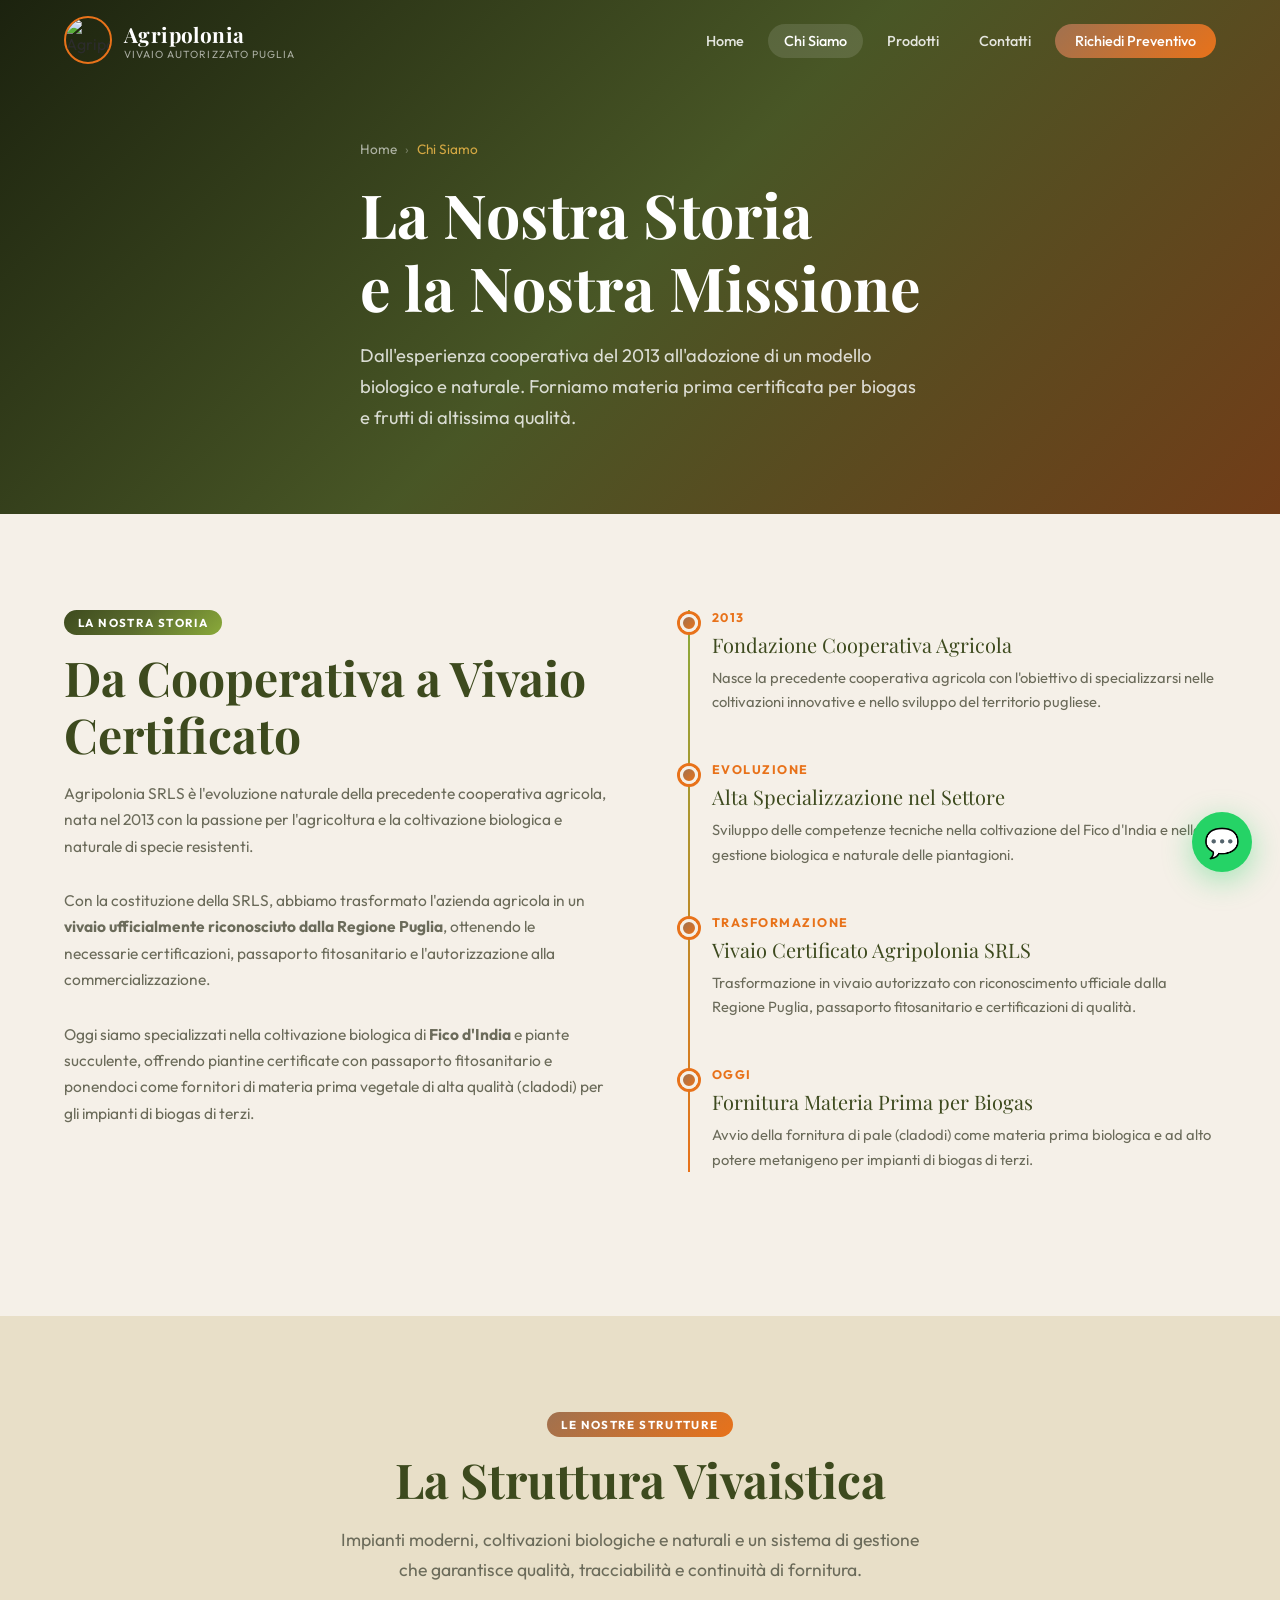
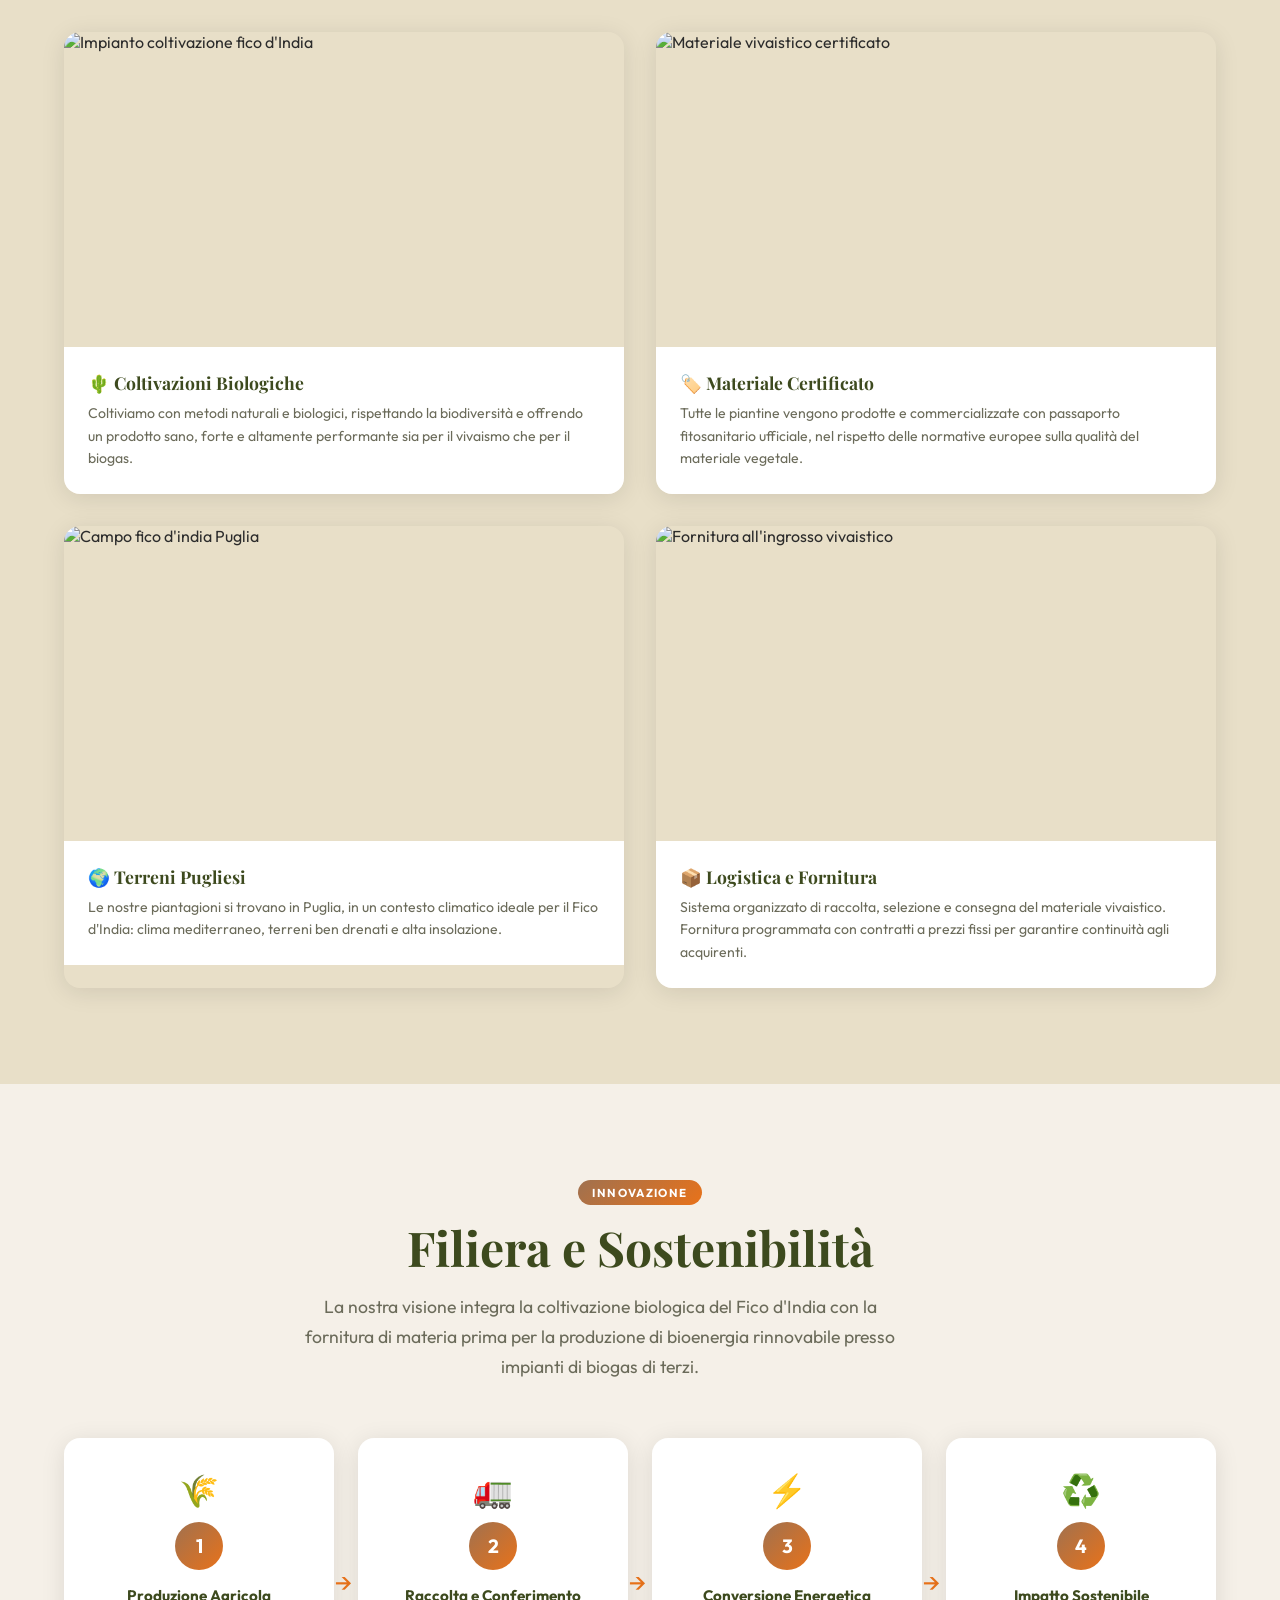
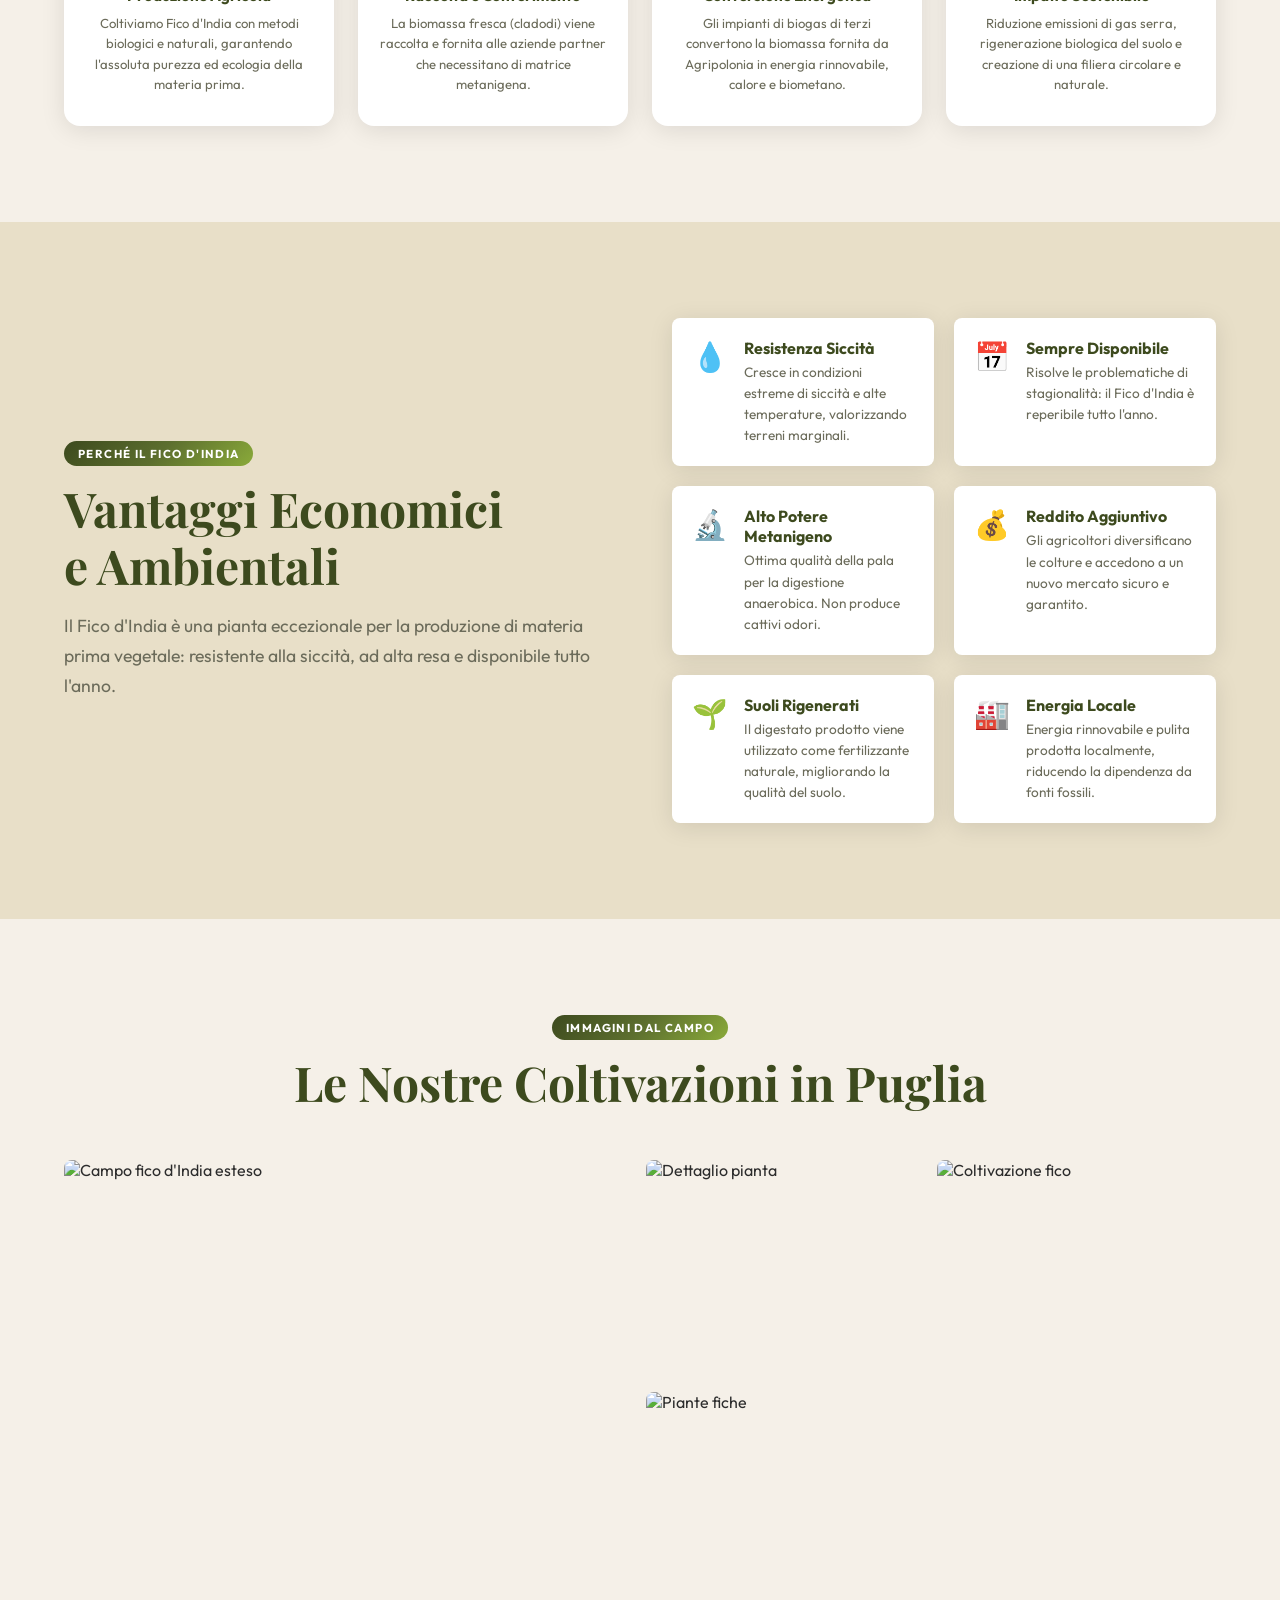
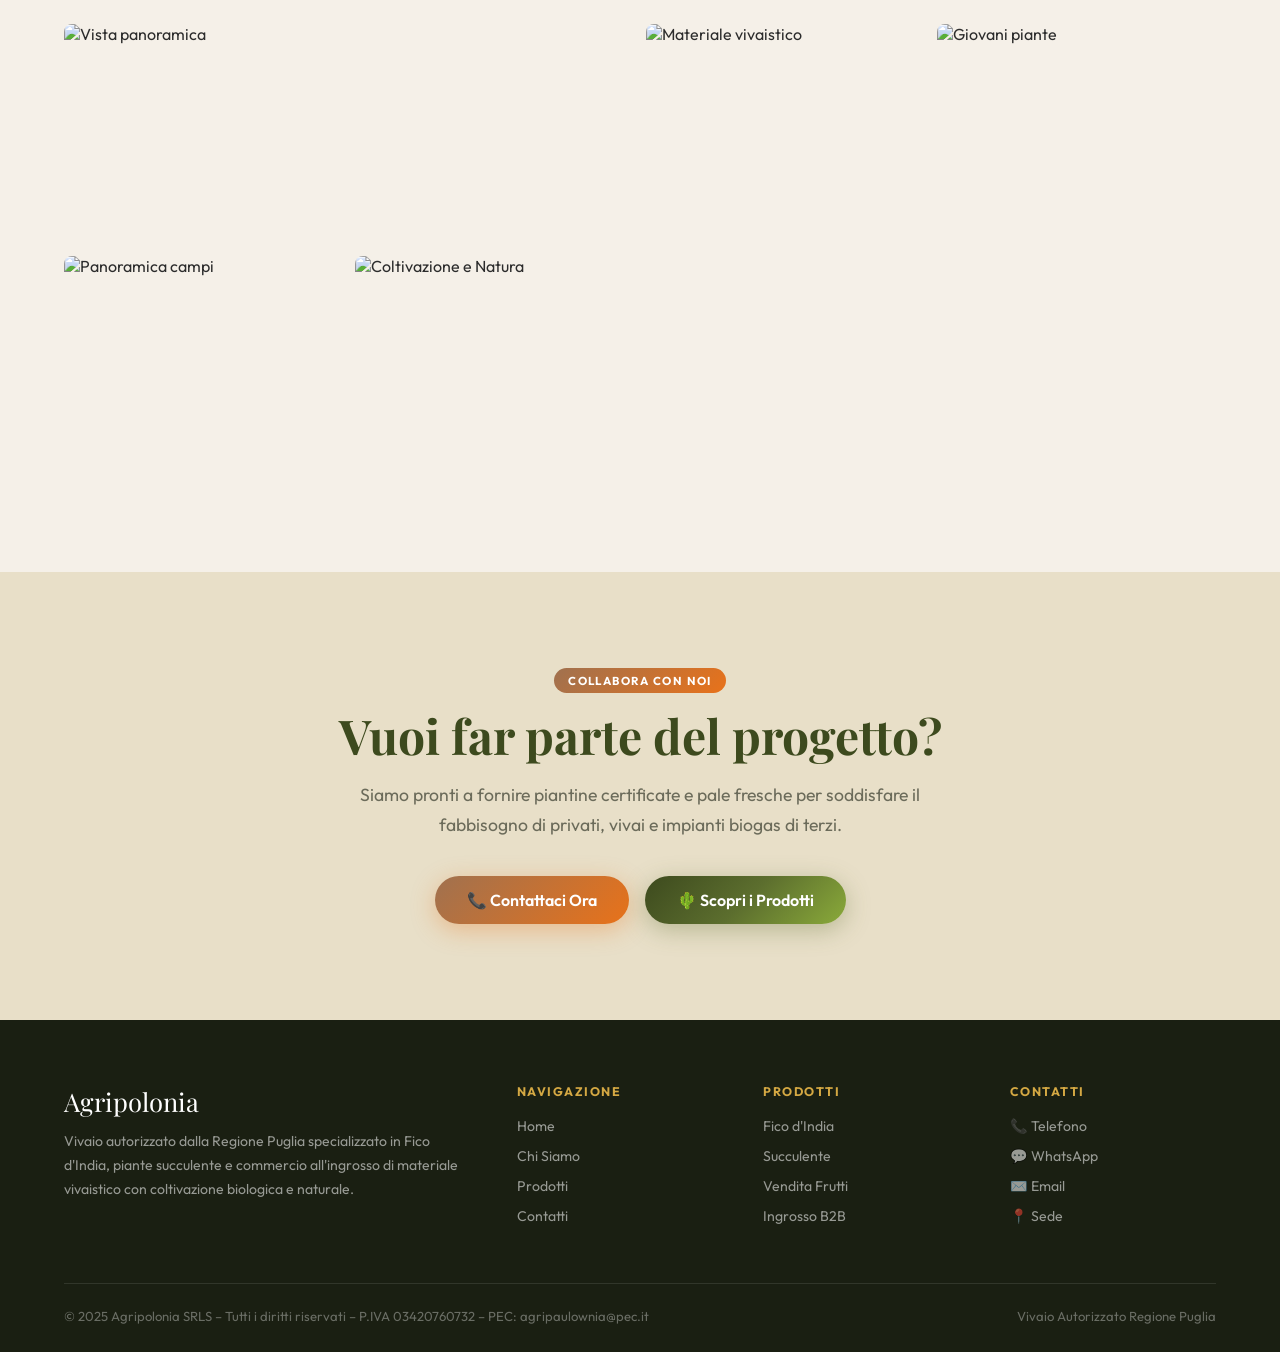
==== chi-siamo.html @ e2b620ac "Add files via upload" ====
<!DOCTYPE html>
<html lang="it">
<head>
  <meta charset="UTF-8" />
  <meta name="viewport" content="width=device-width, initial-scale=1.0" />
  <title>Chi Siamo – Agripolonia | Vivaio Autorizzato Puglia</title>
  <meta name="description" content="Agripolonia nasce dalla precedente cooperativa agricola (2013). Vivaio autorizzato dalla Regione Puglia con passaporto fitosanitario, specializzato in Fico d'India e piante succulente con coltivazione biologica e naturale." />
  <link rel="stylesheet" href="style.css" />
  <style>
    /* ── Timeline ── */
    .timeline { position: relative; padding-left: 40px; }
    .timeline::before {
      content: '';
      position: absolute;
      left: 16px; top: 0; bottom: 0;
      width: 2px;
      background: linear-gradient(to bottom, var(--olive-light), var(--orange));
    }
    .timeline-item {
      position: relative;
      margin-bottom: 48px;
    }
    .timeline-dot {
      position: absolute;
      left: -32px; top: 4px;
      width: 18px; height: 18px;
      background: var(--gradient-warm);
      border-radius: 50%;
      border: 3px solid var(--cream);
      box-shadow: 0 0 0 3px var(--orange);
    }
    .timeline-year {
      font-size: 0.78rem;
      font-weight: 700;
      letter-spacing: 0.12em;
      text-transform: uppercase;
      color: var(--orange);
      margin-bottom: 6px;
    }
    .timeline-title {
      font-family: 'Playfair Display', serif;
      font-size: 1.25rem;
      color: var(--olive-dark);
      margin-bottom: 8px;
    }
    .timeline-text {
      font-size: 0.92rem;
      color: var(--text-muted);
      line-height: 1.65;
    }

    /* ── Structure cards ── */
    .structure-grid {
      display: grid;
      grid-template-columns: repeat(2, 1fr);
      gap: 32px;
      margin-top: 48px;
    }
    .structure-card {
      border-radius: var(--radius);
      overflow: hidden;
      box-shadow: var(--shadow-soft);
      transition: var(--transition);
    }
    .structure-card:hover { transform: translateY(-6px); box-shadow: var(--shadow-md); }
    .structure-card-img {
      aspect-ratio: 16/9;
      overflow: hidden;
    }
    .structure-card-img img {
      width: 100%; height: 100%;
      object-fit: cover;
      transition: transform 0.5s ease;
    }
    .structure-card:hover .structure-card-img img { transform: scale(1.05); }
    .structure-card-body {
      background: var(--white);
      padding: 24px;
    }
    .structure-card-body h4 {
      font-family: 'Playfair Display', serif;
      font-size: 1.1rem;
      color: var(--olive-dark);
      margin-bottom: 8px;
    }
    .structure-card-body p {
      font-size: 0.88rem;
      color: var(--text-muted);
      line-height: 1.6;
    }

    /* ── Circular economy diagram ── */
    .circular-steps {
      display: grid;
      grid-template-columns: repeat(4, 1fr);
      gap: 24px;
      position: relative;
    }
    .circular-step {
      background: var(--white);
      border-radius: var(--radius);
      padding: 32px 20px;
      text-align: center;
      box-shadow: var(--shadow-soft);
      position: relative;
      transition: var(--transition);
    }
    .circular-step:hover { transform: translateY(-6px); box-shadow: var(--shadow-md); }
    .circular-step::after {
      content: '→';
      position: absolute;
      right: -18px; top: 50%;
      transform: translateY(-50%);
      font-size: 1.6rem;
      color: var(--orange);
      z-index: 1;
    }
    .circular-step:last-child::after { display: none; }
    .step-num {
      width: 48px; height: 48px;
      background: var(--gradient-warm);
      color: var(--white);
      border-radius: 50%;
      display: flex; align-items: center; justify-content: center;
      font-size: 1.2rem;
      font-weight: 700;
      margin: 0 auto 16px;
    }
    .step-icon { font-size: 2rem; margin-bottom: 12px; display: block; }
    .step-title {
      font-weight: 700;
      font-size: 0.95rem;
      color: var(--olive-dark);
      margin-bottom: 8px;
    }
    .step-text { font-size: 0.82rem; color: var(--text-muted); line-height: 1.55; }

    /* ── Benefits list ── */
    .benefits-grid {
      display: grid;
      grid-template-columns: 1fr 1fr;
      gap: 20px;
    }
    .benefit-item {
      display: flex;
      gap: 16px;
      align-items: flex-start;
      background: var(--white);
      border-radius: var(--radius-sm);
      padding: 20px;
      box-shadow: var(--shadow-soft);
      transition: var(--transition);
    }
    .benefit-item:hover { transform: translateX(6px); border-left: 3px solid var(--orange); }
    .benefit-icon { font-size: 1.8rem; flex-shrink: 0; }
    .benefit-content h4 { font-weight: 700; color: var(--olive-dark); margin-bottom: 4px; }
    .benefit-content p { font-size: 0.85rem; color: var(--text-muted); line-height: 1.55; }

    @media (max-width: 768px) {
      .structure-grid { grid-template-columns: 1fr; }
      .circular-steps { grid-template-columns: 1fr; }
      .circular-step::after { display: none; }
      .benefits-grid { grid-template-columns: 1fr; }
    }
    @media (max-width: 1024px) {
      .circular-steps { grid-template-columns: repeat(2, 1fr); }
      .circular-step::after { display: none; }
    }
  </style>
</head>
<body>

<!-- ── NAVIGATION ── -->
<nav class="navbar scrolled" id="navbar">
  <div class="container">
    <a href="index.html" class="nav-logo">
      <img src="images/WhatsApp_Image_2026-07-15_at_09.53.42.jpeg" alt="Agripolonia Logo" />
      <div class="nav-logo-text">
        <span class="name">Agripolonia</span>
        <span class="tagline">Vivaio Autorizzato Puglia</span>
      </div>
    </a>
    <ul class="nav-links" id="navLinks">
      <li><a href="index.html">Home</a></li>
      <li><a href="chi-siamo.html" class="active">Chi Siamo</a></li>
      <li><a href="prodotti.html">Prodotti</a></li>
      <li><a href="contatti.html">Contatti</a></li>
      <li class="nav-cta"><a href="contatti.html">Richiedi Preventivo</a></li>
    </ul>
    <div class="hamburger" id="hamburger" onclick="toggleNav()">
      <span></span><span></span><span></span>
    </div>
  </div>
</nav>

<!-- ── PAGE HERO ── -->
<section class="page-hero">
  <div class="page-hero-bg" style="background-image:url('images/WhatsApp_Image_2026-07-15_at_09.55.05.jpeg')"></div>
  <div class="page-hero-overlay"></div>
  <div class="container">
    <div class="page-hero-content">
      <div class="breadcrumb">
        <a href="index.html">Home</a>
        <span class="sep">›</span>
        <span class="current">Chi Siamo</span>
      </div>
      <h1>La Nostra Storia<br/>e la Nostra Missione</h1>
      <p>Dall'esperienza cooperativa del 2013 all'adozione di un modello biologico e naturale. Forniamo materia prima certificata per biogas e frutti di altissima qualità.</p>
    </div>
  </div>
</section>

<!-- ── STORIA E MISSION ── -->
<section class="section">
  <div class="container">
    <div style="display:grid; grid-template-columns:1fr 1fr; gap:64px; align-items:start;">
      <div class="reveal">
        <span class="tag tag-green">La Nostra Storia</span>
        <h2 class="section-title">Da Cooperativa a Vivaio Certificato</h2>
        <p style="color:var(--text-muted); line-height:1.7; margin-bottom:28px; font-size:0.97rem;">
          Agripolonia SRLS è l'evoluzione naturale della precedente cooperativa agricola, nata nel 2013
          con la passione per l'agricoltura e la coltivazione biologica e naturale di specie resistenti.
        </p>
        <p style="color:var(--text-muted); line-height:1.7; margin-bottom:28px; font-size:0.97rem;">
          Con la costituzione della SRLS, abbiamo trasformato l'azienda agricola in un
          <strong>vivaio ufficialmente riconosciuto dalla Regione Puglia</strong>,
          ottenendo le necessarie certificazioni, passaporto fitosanitario e l'autorizzazione alla commercializzazione.
        </p>
        <p style="color:var(--text-muted); line-height:1.7; font-size:0.97rem;">
          Oggi siamo specializzati nella coltivazione biologica di <strong>Fico d'India</strong> e piante succulente, 
          offrendo piantine certificate con passaporto fitosanitario e ponendoci come fornitori di materia prima vegetale di alta qualità (cladodi) per gli impianti di biogas di terzi.
        </p>
      </div>

      <div class="reveal reveal-delay-2">
        <div class="timeline">
          <div class="timeline-item">
            <div class="timeline-dot"></div>
            <div class="timeline-year">2013</div>
            <div class="timeline-title">Fondazione Cooperativa Agricola</div>
            <p class="timeline-text">Nasce la precedente cooperativa agricola con l'obiettivo di specializzarsi nelle coltivazioni innovative e nello sviluppo del territorio pugliese.</p>
          </div>
          <div class="timeline-item">
            <div class="timeline-dot"></div>
            <div class="timeline-year">Evoluzione</div>
            <div class="timeline-title">Alta Specializzazione nel Settore</div>
            <p class="timeline-text">Sviluppo delle competenze tecniche nella coltivazione del Fico d'India e nella gestione biologica e naturale delle piantagioni.</p>
          </div>
          <div class="timeline-item">
            <div class="timeline-dot"></div>
            <div class="timeline-year">Trasformazione</div>
            <div class="timeline-title">Vivaio Certificato Agripolonia SRLS</div>
            <p class="timeline-text">Trasformazione in vivaio autorizzato con riconoscimento ufficiale dalla Regione Puglia, passaporto fitosanitario e certificazioni di qualità.</p>
          </div>
          <div class="timeline-item">
            <div class="timeline-dot"></div>
            <div class="timeline-year">Oggi</div>
            <div class="timeline-title">Fornitura Materia Prima per Biogas</div>
            <p class="timeline-text">Avvio della fornitura di pale (cladodi) come materia prima biologica e ad alto potere metanigeno per impianti di biogas di terzi.</p>
          </div>
        </div>
      </div>
    </div>
  </div>
</section>

<!-- ── STRUTTURA VIVAISTICA ── -->
<section class="section section-alt">
  <div class="container">
    <div style="text-align:center; max-width:620px; margin:0 auto 16px;" class="reveal">
      <span class="tag">Le Nostre Strutture</span>
      <h2 class="section-title">La Struttura Vivaistica</h2>
      <p class="section-sub">Impianti moderni, coltivazioni biologiche e naturali e un sistema di gestione che garantisce qualità, tracciabilità e continuità di fornitura.</p>
    </div>
    <div class="structure-grid">
      <div class="structure-card reveal">
        <div class="structure-card-img">
          <img src="images/WhatsApp_Image_2026-07-15_at_09.53.49.jpeg" alt="Impianto coltivazione fico d'India" />
        </div>
        <div class="structure-card-body">
          <h4>🌵 Coltivazioni Biologiche</h4>
          <p>Coltiviamo con metodi naturali e biologici, rispettando la biodiversità e offrendo un prodotto sano, forte e altamente performante sia per il vivaismo che per il biogas.</p>
        </div>
      </div>
      <div class="structure-card reveal reveal-delay-1">
        <div class="structure-card-img">
          <img src="images/WhatsApp_Image_2026-07-15_at_09.54.36.jpeg" alt="Materiale vivaistico certificato" />
        </div>
        <div class="structure-card-body">
          <h4>🏷️ Materiale Certificato</h4>
          <p>Tutte le piantine vengono prodotte e commercializzate con passaporto fitosanitario ufficiale, nel rispetto delle normative europee sulla qualità del materiale vegetale.</p>
        </div>
      </div>
      <div class="structure-card reveal reveal-delay-2">
        <div class="structure-card-img">
          <img src="images/WhatsApp_Image_2026-07-15_at_09.54.38.jpeg" alt="Campo fico d'india Puglia" />
        </div>
        <div class="structure-card-body">
          <h4>🌍 Terreni Pugliesi</h4>
          <p>Le nostre piantagioni si trovano in Puglia, in un contesto climatico ideale per il Fico d'India: clima mediterraneo, terreni ben drenati e alta insolazione.</p>
        </div>
      </div>
      <div class="structure-card reveal reveal-delay-3">
        <div class="structure-card-img">
          <img src="images/WhatsApp_Image_2026-07-15_at_09.54.39.jpeg" alt="Fornitura all'ingrosso vivaistico" />
        </div>
        <div class="structure-card-body">
          <h4>📦 Logistica e Fornitura</h4>
          <p>Sistema organizzato di raccolta, selezione e consegna del materiale vivaistico. Fornitura programmata con contratti a prezzi fissi per garantire continuità agli acquirenti.</p>
        </div>
      </div>
    </div>
  </div>
</section>

<!-- ── PROGETTO CIRCOLARE ── -->
<section class="section">
  <div class="container">
    <div style="text-align:center; max-width:680px; margin:0 auto 56px;" class="reveal">
      <span class="tag">Innovazione</span>
      <h2 class="section-title">Filiera e Sostenibilità</h2>
      <p class="section-sub">
        La nostra visione integra la coltivazione biologica del Fico d'India con la fornitura di materia prima per la produzione di bioenergia rinnovabile presso impianti di biogas di terzi.
      </p>
    </div>
    <div class="circular-steps">
      <div class="circular-step reveal">
        <span class="step-icon">🌾</span>
        <div class="step-num">1</div>
        <div class="step-title">Produzione Agricola</div>
        <p class="step-text">Coltiviamo Fico d'India con metodi biologici e naturali, garantendo l'assoluta purezza ed ecologia della materia prima.</p>
      </div>
      <div class="circular-step reveal reveal-delay-1">
        <span class="step-icon">🚛</span>
        <div class="step-num">2</div>
        <div class="step-title">Raccolta e Conferimento</div>
        <p class="step-text">La biomassa fresca (cladodi) viene raccolta e fornita alle aziende partner che necessitano di matrice metanigena.</p>
      </div>
      <div class="circular-step reveal reveal-delay-2">
        <span class="step-icon">⚡</span>
        <div class="step-num">3</div>
        <div class="step-title">Conversione Energetica</div>
        <p class="step-text">Gli impianti di biogas di terzi convertono la biomassa fornita da Agripolonia in energia rinnovabile, calore e biometano.</p>
      </div>
      <div class="circular-step reveal reveal-delay-3">
        <span class="step-icon">♻️</span>
        <div class="step-num">4</div>
        <div class="step-title">Impatto Sostenibile</div>
        <p class="step-text">Riduzione emissioni di gas serra, rigenerazione biologica del suolo e creazione di una filiera circolare e naturale.</p>
      </div>
    </div>
  </div>
</section>

<!-- ── BENEFICI ── -->
<section class="section section-alt">
  <div class="container">
    <div style="display:grid; grid-template-columns:1fr 1fr; gap:64px; align-items:center;">
      <div class="reveal">
        <span class="tag tag-green">Perché il Fico d'India</span>
        <h2 class="section-title">Vantaggi Economici<br/>e Ambientali</h2>
        <p class="section-sub">Il Fico d'India è una pianta eccezionale per la produzione di materia prima vegetale: resistente alla siccità, ad alta resa e disponibile tutto l'anno.</p>
      </div>
      <div class="benefits-grid reveal reveal-delay-2">
        <div class="benefit-item">
          <div class="benefit-icon">💧</div>
          <div class="benefit-content">
            <h4>Resistenza Siccità</h4>
            <p>Cresce in condizioni estreme di siccità e alte temperature, valorizzando terreni marginali.</p>
          </div>
        </div>
        <div class="benefit-item">
          <div class="benefit-icon">📅</div>
          <div class="benefit-content">
            <h4>Sempre Disponibile</h4>
            <p>Risolve le problematiche di stagionalità: il Fico d'India è reperibile tutto l'anno.</p>
          </div>
        </div>
        <div class="benefit-item">
          <div class="benefit-icon">🔬</div>
          <div class="benefit-content">
            <h4>Alto Potere Metanigeno</h4>
            <p>Ottima qualità della pala per la digestione anaerobica. Non produce cattivi odori.</p>
          </div>
        </div>
        <div class="benefit-item">
          <div class="benefit-icon">💰</div>
          <div class="benefit-content">
            <h4>Reddito Aggiuntivo</h4>
            <p>Gli agricoltori diversificano le colture e accedono a un nuovo mercato sicuro e garantito.</p>
          </div>
        </div>
        <div class="benefit-item">
          <div class="benefit-icon">🌱</div>
          <div class="benefit-content">
            <h4>Suoli Rigenerati</h4>
            <p>Il digestato prodotto viene utilizzato come fertilizzante naturale, migliorando la qualità del suolo.</p>
          </div>
        </div>
        <div class="benefit-item">
          <div class="benefit-icon">🏭</div>
          <div class="benefit-content">
            <h4>Energia Locale</h4>
            <p>Energia rinnovabile e pulita prodotta localmente, riducendo la dipendenza da fonti fossili.</p>
          </div>
        </div>
      </div>
    </div>
  </div>
</section>

<!-- ── GALLERIA CHI SIAMO ── -->
<section class="section">
  <div class="container">
    <div style="text-align:center; margin-bottom:48px;" class="reveal">
      <span class="tag tag-green">Immagini dal Campo</span>
      <h2 class="section-title">Le Nostre Coltivazioni in Puglia</h2>
    </div>
    <div class="gallery-grid">
      <div class="gallery-item wide tall" onclick="openLightbox('images/WhatsApp_Image_2026-07-15_at_09.56.45.jpeg')">
        <img src="images/WhatsApp_Image_2026-07-15_at_09.56.45.jpeg" alt="Campo fico d'India esteso" />
        <div class="gallery-overlay"><span>Piantagione Estesa</span></div>
      </div>
      <div class="gallery-item" onclick="openLightbox('images/WhatsApp_Image_2026-07-15_at_09.55.051.jpeg')">
        <img src="images/WhatsApp_Image_2026-07-15_at_09.55.051.jpeg" alt="Dettaglio pianta" />
        <div class="gallery-overlay"><span>Dettaglio Pianta</span></div>
      </div>
      <div class="gallery-item" onclick="openLightbox('images/WhatsApp_Image_2026-07-15_at_09.54.40.jpeg')">
        <img src="images/WhatsApp_Image_2026-07-15_at_09.54.40.jpeg" alt="Coltivazione fico" />
        <div class="gallery-overlay"><span>Coltivazione</span></div>
      </div>
      <div class="gallery-item" onclick="openLightbox('images/WhatsApp_Image_2026-07-15_at_09.54.41.jpeg')">
        <img src="images/WhatsApp_Image_2026-07-15_at_09.54.41.jpeg" alt="Piante fiche" />
        <div class="gallery-overlay"><span>Piante Mature</span></div>
      </div>
      <div class="gallery-item wide" onclick="openLightbox('images/WhatsApp_Image_2026-07-15_at_09.56.46.jpeg')">
        <img src="images/WhatsApp_Image_2026-07-15_at_09.56.46.jpeg" alt="Vista panoramica" />
        <div class="gallery-overlay"><span>Vista Panoramica</span></div>
      </div>
      <div class="gallery-item" onclick="openLightbox('images/WhatsApp_Image_2026-07-15_at_09.54.412.jpeg')">
        <img src="images/WhatsApp_Image_2026-07-15_at_09.54.412.jpeg" alt="Materiale vivaistico" />
        <div class="gallery-overlay"><span>Materiale Vivaistico</span></div>
      </div>
      <div class="gallery-item" onclick="openLightbox('images/WhatsApp_Image_2026-07-15_at_09.54.42.jpeg')">
        <img src="images/WhatsApp_Image_2026-07-15_at_09.54.42.jpeg" alt="Giovani piante" />
        <div class="gallery-overlay"><span>Giovani Piante</span></div>
      </div>
      <div class="gallery-item" onclick="openLightbox('images/WhatsApp_Image_2026-08-16_at_12.14.29.jpeg')">
        <img src="images/WhatsApp_Image_2026-08-16_at_12.14.29.jpeg" alt="Panoramica campi" />
        <div class="gallery-overlay"><span>Panoramica Campi</span></div>
      </div>
      <div class="gallery-item" onclick="openLightbox('images/WhatsApp_Image_2026-08-17_at_09.48.18.jpeg')">
        <img src="images/WhatsApp_Image_2026-08-17_at_09.48.18.jpeg" alt="Coltivazione e Natura" />
        <div class="gallery-overlay"><span>Dettagli Vivaio</span></div>
      </div>
    </div>
  </div>
</section>

<!-- ── CTA ── -->
<section class="section section-alt">
  <div class="container" style="text-align:center;">
    <div class="reveal" style="max-width:680px; margin:0 auto;">
      <span class="tag">Collabora con Noi</span>
      <h2 class="section-title">Vuoi far parte del progetto?</h2>
      <p class="section-sub" style="margin:0 auto 36px;">Siamo pronti a fornire piantine certificate e pale fresche per soddisfare il fabbisogno di privati, vivai e impianti biogas di terzi.</p>
      <div style="display:flex; gap:16px; justify-content:center; flex-wrap:wrap;">
        <a href="contatti.html" class="btn btn-primary">📞 Contattaci Ora</a>
        <a href="prodotti.html" class="btn btn-green">🌵 Scopri i Prodotti</a>
      </div>
    </div>
  </div>
</section>

<!-- ── FOOTER ── -->
<footer class="footer">
  <div class="container">
    <div class="footer-grid">
      <div class="footer-brand">
        <div class="name">Agripolonia</div>
        <p>Vivaio autorizzato dalla Regione Puglia specializzato in Fico d'India, piante succulente e commercio all'ingrosso di materiale vivaistico con coltivazione biologica e naturale.</p>
      </div>
      <div class="footer-col">
        <h5>Navigazione</h5>
        <ul>
          <li><a href="index.html">Home</a></li>
          <li><a href="chi-siamo.html">Chi Siamo</a></li>
          <li><a href="prodotti.html">Prodotti</a></li>
          <li><a href="contatti.html">Contatti</a></li>
        </ul>
      </div>
      <div class="footer-col">
        <h5>Prodotti</h5>
        <ul>
          <li><a href="prodotti.html#fichi-india">Fico d'India</a></li>
          <li><a href="prodotti.html#succulente">Succulente</a></li>
          <li><a href="prodotti.html#frutti">Vendita Frutti</a></li>
          <li><a href="prodotti.html#ingrosso">Ingrosso B2B</a></li>
        </ul>
      </div>
      <div class="footer-col">
        <h5>Contatti</h5>
        <ul>
          <li><a href="tel:+39">📞 Telefono</a></li>
          <li><a href="https://wa.me/39" target="_blank">💬 WhatsApp</a></li>
          <li><a href="mailto:agripaulownia61@gmail.com">✉️ Email</a></li>
          <li><a href="contatti.html">📍 Sede</a></li>
        </ul>
      </div>
    </div>
    <div class="footer-bottom">
      <span>© 2025 Agripolonia SRLS – Tutti i diritti riservati – P.IVA 03420760732 – PEC: agripaulownia@pec.it</span>
      <span>Vivaio Autorizzato Regione Puglia</span>
    </div>
  </div>
</footer>

<a href="https://wa.me/39" class="whatsapp-float" target="_blank" title="WhatsApp">💬</a>
<div class="lightbox-overlay" id="lightbox" onclick="closeLightbox()">
  <span class="lightbox-close">✕</span>
  <img class="lightbox-img" id="lightboxImg" src="" alt="Immagine" />
</div>

<script>
  const navbar = document.getElementById('navbar');
  window.addEventListener('scroll', () => navbar.classList.toggle('scrolled', window.scrollY > 60));
  function toggleNav() { document.getElementById('navLinks').classList.toggle('open'); }
  const reveals = document.querySelectorAll('.reveal');
  const obs = new IntersectionObserver(entries => {
    entries.forEach(e => { if(e.isIntersecting) { e.target.classList.add('visible'); obs.unobserve(e.target); } });
  }, { threshold: 0.1 });
  reveals.forEach(el => obs.observe(el));
  function openLightbox(src) { document.getElementById('lightboxImg').src = src; document.getElementById('lightbox').classList.add('active'); }
  function closeLightbox() { document.getElementById('lightbox').classList.remove('active'); }
  document.addEventListener('keydown', e => { if(e.key==='Escape') closeLightbox(); });
</script>
</body>
</html>
---- style.css ----
/* ============================================================
   AGRIPOLONIA – Global Stylesheet
   Palette: Verde oliva, Terra, Arancio/Rosso Fico d'India
   ============================================================ */

@import url('https://fonts.googleapis.com/css2?family=Outfit:wght@300;400;500;600;700;800&family=Playfair+Display:ital,wght@0,600;0,700;1,500&display=swap');

/* ---------- CSS Variables ---------- */
:root {
  --olive:        #5c6e2e;
  --olive-dark:   #3d4a1e;
  --olive-light:  #8aaa3a;
  --terra:        #a0714f;
  --terra-light:  #c9956d;
  --cream:        #f5f0e8;
  --cream-dark:   #e8dfc8;
  --orange:       #e8721a;
  --red-cactus:   #c0392b;
  --gold:         #d4a843;
  --white:        #ffffff;
  --dark:         #1a1f12;
  --text:         #2c2c2c;
  --text-muted:   #6b6b5a;

  --gradient-hero:   linear-gradient(135deg, rgba(28,35,14,0.85) 0%, rgba(92,110,46,0.7) 50%, rgba(200,90,30,0.5) 100%);
  --gradient-green:  linear-gradient(135deg, #3d4a1e 0%, #5c6e2e 50%, #8aaa3a 100%);
  --gradient-warm:   linear-gradient(135deg, #a0714f 0%, #e8721a 100%);
  --gradient-gold:   linear-gradient(135deg, #d4a843 0%, #e8721a 100%);

  --shadow-soft:  0 4px 24px rgba(0,0,0,0.10);
  --shadow-md:    0 8px 40px rgba(0,0,0,0.18);
  --shadow-glow:  0 0 30px rgba(232,114,26,0.25);
  --radius:       16px;
  --radius-sm:    8px;
  --transition:   all 0.35s cubic-bezier(0.4, 0, 0.2, 1);
}

/* ---------- Reset & Base ---------- */
*, *::before, *::after { box-sizing: border-box; margin: 0; padding: 0; }

html { scroll-behavior: smooth; font-size: 16px; }

body {
  font-family: 'Outfit', sans-serif;
  color: var(--text);
  background: var(--cream);
  overflow-x: hidden;
}

img { max-width: 100%; display: block; }
a  { color: inherit; text-decoration: none; }

/* ---------- Utility Classes ---------- */
.container {
  max-width: 1200px;
  margin: 0 auto;
  padding: 0 24px;
}
.section { padding: 96px 0; }
.section-alt { background: var(--cream-dark); }

.tag {
  display: inline-block;
  background: var(--gradient-warm);
  color: var(--white);
  font-size: 0.72rem;
  font-weight: 700;
  letter-spacing: 0.12em;
  text-transform: uppercase;
  padding: 5px 14px;
  border-radius: 50px;
  margin-bottom: 14px;
}
.tag-green {
  background: var(--gradient-green);
}

.section-title {
  font-family: 'Playfair Display', serif;
  font-size: clamp(2rem, 4vw, 3rem);
  color: var(--olive-dark);
  line-height: 1.2;
  margin-bottom: 16px;
}
.section-sub {
  font-size: 1.1rem;
  color: var(--text-muted);
  max-width: 600px;
  line-height: 1.7;
}

/* ---------- Buttons ---------- */
.btn {
  display: inline-flex;
  align-items: center;
  gap: 10px;
  padding: 14px 32px;
  border-radius: 50px;
  font-size: 1rem;
  font-weight: 600;
  cursor: pointer;
  border: none;
  transition: var(--transition);
  text-decoration: none;
  white-space: nowrap;
}
.btn-primary {
  background: var(--gradient-warm);
  color: var(--white);
  box-shadow: 0 6px 24px rgba(232,114,26,0.35);
}
.btn-primary:hover {
  transform: translateY(-3px);
  box-shadow: 0 12px 36px rgba(232,114,26,0.45);
}
.btn-outline {
  background: transparent;
  color: var(--white);
  border: 2px solid rgba(255,255,255,0.7);
  backdrop-filter: blur(8px);
}
.btn-outline:hover {
  background: rgba(255,255,255,0.15);
  border-color: var(--white);
  transform: translateY(-3px);
}
.btn-green {
  background: var(--gradient-green);
  color: var(--white);
  box-shadow: 0 6px 24px rgba(92,110,46,0.35);
}
.btn-green:hover {
  transform: translateY(-3px);
  box-shadow: 0 12px 36px rgba(92,110,46,0.45);
}

/* ---------- Navigation ---------- */
.navbar {
  position: fixed;
  top: 0; left: 0; right: 0;
  z-index: 1000;
  padding: 16px 0;
  transition: var(--transition);
}
.navbar.scrolled {
  background: rgba(29, 37, 14, 0.97);
  backdrop-filter: blur(20px);
  padding: 10px 0;
  box-shadow: 0 4px 30px rgba(0,0,0,0.3);
}
.navbar .container {
  display: flex;
  align-items: center;
  justify-content: space-between;
}
.nav-logo {
  display: flex;
  align-items: center;
  gap: 12px;
}
.nav-logo img {
  height: 48px;
  width: 48px;
  object-fit: cover;
  border-radius: 50%;
  border: 2px solid var(--orange);
}
.nav-logo-text {
  display: flex;
  flex-direction: column;
}
.nav-logo-text .name {
  font-family: 'Playfair Display', serif;
  font-size: 1.3rem;
  font-weight: 700;
  color: var(--white);
  letter-spacing: 0.02em;
}
.nav-logo-text .tagline {
  font-size: 0.65rem;
  color: rgba(255,255,255,0.6);
  letter-spacing: 0.1em;
  text-transform: uppercase;
}
.nav-links {
  display: flex;
  align-items: center;
  gap: 8px;
  list-style: none;
}
.nav-links a {
  color: rgba(255,255,255,0.85);
  font-size: 0.9rem;
  font-weight: 500;
  padding: 8px 16px;
  border-radius: 50px;
  transition: var(--transition);
}
.nav-links a:hover,
.nav-links a.active {
  background: rgba(255,255,255,0.12);
  color: var(--white);
}
.nav-links .nav-cta a {
  background: var(--gradient-warm);
  color: var(--white);
  padding: 8px 20px;
}
.nav-links .nav-cta a:hover {
  transform: translateY(-2px);
  box-shadow: 0 6px 20px rgba(232,114,26,0.4);
  background: var(--gradient-warm);
}
.hamburger {
  display: none;
  flex-direction: column;
  gap: 5px;
  cursor: pointer;
  padding: 6px;
}
.hamburger span {
  display: block;
  width: 26px;
  height: 2px;
  background: var(--white);
  border-radius: 2px;
  transition: var(--transition);
}

/* ---------- Page Hero (inner pages) ---------- */
.page-hero {
  min-height: 50vh;
  display: flex;
  align-items: center;
  position: relative;
  overflow: hidden;
  background: var(--dark);
}
.page-hero-bg {
  position: absolute;
  inset: 0;
  background-size: cover;
  background-position: center;
  opacity: 0.45;
}
.page-hero-overlay {
  position: absolute;
  inset: 0;
  background: var(--gradient-hero);
}
.page-hero-content {
  position: relative;
  z-index: 2;
  padding: 140px 0 80px;
}
.page-hero-content h1 {
  font-family: 'Playfair Display', serif;
  font-size: clamp(2.2rem, 5vw, 3.8rem);
  color: var(--white);
  line-height: 1.2;
  margin-bottom: 16px;
}
.page-hero-content p {
  font-size: 1.15rem;
  color: rgba(255,255,255,0.8);
  max-width: 560px;
  line-height: 1.7;
}

/* ---------- Cards ---------- */
.card {
  background: var(--white);
  border-radius: var(--radius);
  overflow: hidden;
  box-shadow: var(--shadow-soft);
  transition: var(--transition);
}
.card:hover {
  transform: translateY(-6px);
  box-shadow: var(--shadow-md);
}
.card-img {
  width: 100%;
  aspect-ratio: 4/3;
  object-fit: cover;
  transition: transform 0.5s ease;
}
.card:hover .card-img { transform: scale(1.05); }

.card-body { padding: 24px; }
.card-title {
  font-family: 'Playfair Display', serif;
  font-size: 1.3rem;
  color: var(--olive-dark);
  margin-bottom: 10px;
}
.card-text {
  font-size: 0.9rem;
  color: var(--text-muted);
  line-height: 1.65;
}

/* ---------- Grid Layouts ---------- */
.grid-2 { display: grid; grid-template-columns: repeat(2, 1fr); gap: 32px; }
.grid-3 { display: grid; grid-template-columns: repeat(3, 1fr); gap: 24px; }
.grid-4 { display: grid; grid-template-columns: repeat(4, 1fr); gap: 20px; }

/* ---------- Image Gallery Grid ---------- */
.gallery-grid {
  display: grid;
  grid-template-columns: repeat(4, 1fr);
  grid-auto-rows: 220px;
  gap: 12px;
}
.gallery-grid .gallery-item {
  overflow: hidden;
  border-radius: var(--radius-sm);
  position: relative;
  cursor: pointer;
}
.gallery-grid .gallery-item.wide { grid-column: span 2; }
.gallery-grid .gallery-item.tall { grid-row: span 2; }
.gallery-grid .gallery-item img {
  width: 100%;
  height: 100%;
  object-fit: cover;
  transition: transform 0.5s ease;
}
.gallery-grid .gallery-item:hover img { transform: scale(1.08); }
.gallery-overlay {
  position: absolute;
  inset: 0;
  background: linear-gradient(to top, rgba(0,0,0,0.5), transparent);
  opacity: 0;
  transition: var(--transition);
  display: flex;
  align-items: flex-end;
  padding: 16px;
}
.gallery-item:hover .gallery-overlay { opacity: 1; }
.gallery-overlay span {
  color: white;
  font-size: 0.8rem;
  font-weight: 600;
}

/* ---------- Stats / Numbers ---------- */
.stats-bar {
  background: var(--gradient-green);
  padding: 48px 0;
}
.stats-grid {
  display: grid;
  grid-template-columns: repeat(4, 1fr);
  gap: 24px;
  text-align: center;
}
.stat-item { color: var(--white); }
.stat-num {
  font-family: 'Playfair Display', serif;
  font-size: 3rem;
  font-weight: 700;
  line-height: 1;
  color: var(--gold);
}
.stat-label {
  font-size: 0.85rem;
  opacity: 0.85;
  margin-top: 6px;
  letter-spacing: 0.04em;
}

/* ---------- Feature Boxes ---------- */
.feature-box {
  background: var(--white);
  border-radius: var(--radius);
  padding: 36px 28px;
  text-align: center;
  box-shadow: var(--shadow-soft);
  transition: var(--transition);
  border-bottom: 4px solid transparent;
}
.feature-box:hover {
  transform: translateY(-6px);
  border-bottom-color: var(--orange);
  box-shadow: var(--shadow-md);
}
.feature-icon {
  font-size: 2.8rem;
  margin-bottom: 18px;
  display: block;
}
.feature-title {
  font-family: 'Playfair Display', serif;
  font-size: 1.2rem;
  color: var(--olive-dark);
  margin-bottom: 10px;
}
.feature-text {
  font-size: 0.88rem;
  color: var(--text-muted);
  line-height: 1.65;
}

/* ---------- Highlight Box (Fico d'India special) ---------- */
.highlight-box {
  background: linear-gradient(135deg, #1a1f0a 0%, #3d4a1e 40%, #6b3000 100%);
  border-radius: 24px;
  padding: 60px;
  position: relative;
  overflow: hidden;
  display: grid;
  grid-template-columns: 1fr 1fr;
  gap: 48px;
  align-items: center;
  box-shadow: var(--shadow-md);
}
.highlight-box::before {
  content: '';
  position: absolute;
  top: -50px; right: -50px;
  width: 300px; height: 300px;
  background: radial-gradient(circle, rgba(232,114,26,0.3) 0%, transparent 70%);
  border-radius: 50%;
}
.highlight-content { position: relative; z-index: 1; }
.highlight-content h2 {
  font-family: 'Playfair Display', serif;
  font-size: clamp(1.8rem, 3vw, 2.6rem);
  color: var(--white);
  line-height: 1.25;
  margin-bottom: 16px;
}
.highlight-content p {
  color: rgba(255,255,255,0.8);
  line-height: 1.7;
  margin-bottom: 28px;
  font-size: 1rem;
}
.highlight-img {
  border-radius: var(--radius);
  overflow: hidden;
  aspect-ratio: 4/3;
  box-shadow: 0 20px 60px rgba(0,0,0,0.5);
}
.highlight-img img {
  width: 100%; height: 100%;
  object-fit: cover;
}

/* ---------- Contact Form ---------- */
.contact-form {
  background: var(--white);
  border-radius: var(--radius);
  padding: 48px;
  box-shadow: var(--shadow-md);
}
.form-group {
  margin-bottom: 20px;
}
.form-group label {
  display: block;
  font-weight: 600;
  font-size: 0.88rem;
  color: var(--olive-dark);
  margin-bottom: 8px;
  letter-spacing: 0.04em;
  text-transform: uppercase;
}
.form-group input,
.form-group textarea,
.form-group select {
  width: 100%;
  padding: 14px 18px;
  border: 2px solid var(--cream-dark);
  border-radius: var(--radius-sm);
  font-family: 'Outfit', sans-serif;
  font-size: 0.95rem;
  color: var(--text);
  background: var(--cream);
  transition: var(--transition);
  outline: none;
  appearance: none;
}
.form-group input:focus,
.form-group textarea:focus,
.form-group select:focus {
  border-color: var(--olive);
  background: var(--white);
  box-shadow: 0 0 0 4px rgba(92,110,46,0.1);
}
.form-group textarea { resize: vertical; min-height: 140px; }
.form-grid { display: grid; grid-template-columns: 1fr 1fr; gap: 20px; }

/* ---------- Contact Info Blocks ---------- */
.contact-info-card {
  background: var(--white);
  border-radius: var(--radius);
  padding: 32px;
  box-shadow: var(--shadow-soft);
  display: flex;
  gap: 20px;
  align-items: flex-start;
  transition: var(--transition);
  border-left: 4px solid var(--olive);
}
.contact-info-card:hover {
  transform: translateX(6px);
  border-left-color: var(--orange);
}
.contact-icon {
  font-size: 2rem;
  flex-shrink: 0;
  width: 56px; height: 56px;
  background: var(--cream);
  border-radius: 50%;
  display: flex; align-items: center; justify-content: center;
}
.contact-info-text h4 {
  font-weight: 700;
  color: var(--olive-dark);
  margin-bottom: 6px;
}
.contact-info-text p, .contact-info-text a {
  font-size: 0.92rem;
  color: var(--text-muted);
  line-height: 1.6;
}
.contact-info-text a:hover { color: var(--orange); }

/* ---------- Footer ---------- */
.footer {
  background: var(--dark);
  color: rgba(255,255,255,0.75);
  padding: 64px 0 28px;
}
.footer-grid {
  display: grid;
  grid-template-columns: 2fr 1fr 1fr 1fr;
  gap: 40px;
  margin-bottom: 48px;
}
.footer-brand .name {
  font-family: 'Playfair Display', serif;
  font-size: 1.6rem;
  color: var(--white);
  margin-bottom: 12px;
}
.footer-brand p {
  font-size: 0.88rem;
  line-height: 1.7;
  color: rgba(255,255,255,0.55);
}
.footer-col h5 {
  font-size: 0.78rem;
  font-weight: 700;
  letter-spacing: 0.12em;
  text-transform: uppercase;
  color: var(--gold);
  margin-bottom: 16px;
}
.footer-col ul { list-style: none; }
.footer-col ul li { margin-bottom: 10px; }
.footer-col ul a {
  font-size: 0.88rem;
  color: rgba(255,255,255,0.55);
  transition: var(--transition);
}
.footer-col ul a:hover { color: var(--orange); padding-left: 4px; }
.footer-bottom {
  border-top: 1px solid rgba(255,255,255,0.1);
  padding-top: 24px;
  display: flex;
  justify-content: space-between;
  align-items: center;
  font-size: 0.82rem;
  color: rgba(255,255,255,0.35);
}

/* ---------- Animations ---------- */
@keyframes fadeUp {
  from { opacity: 0; transform: translateY(30px); }
  to   { opacity: 1; transform: translateY(0); }
}
@keyframes scaleIn {
  from { opacity: 0; transform: scale(0.92); }
  to   { opacity: 1; transform: scale(1); }
}
@keyframes slideRight {
  from { opacity: 0; transform: translateX(-30px); }
  to   { opacity: 1; transform: translateX(0); }
}
.fade-up   { animation: fadeUp 0.7s ease forwards; }
.scale-in  { animation: scaleIn 0.6s ease forwards; }
.slide-right { animation: slideRight 0.7s ease forwards; }

/* Intersection Observer reveal */
.reveal { opacity: 0; transform: translateY(40px); transition: opacity 0.7s ease, transform 0.7s ease; }
.reveal.visible { opacity: 1; transform: translateY(0); }
.reveal-delay-1 { transition-delay: 0.1s; }
.reveal-delay-2 { transition-delay: 0.2s; }
.reveal-delay-3 { transition-delay: 0.3s; }
.reveal-delay-4 { transition-delay: 0.4s; }

/* ---------- Lightbox ---------- */
.lightbox-overlay {
  display: none;
  position: fixed;
  inset: 0;
  background: rgba(0,0,0,0.92);
  z-index: 9999;
  align-items: center;
  justify-content: center;
  padding: 20px;
}
.lightbox-overlay.active { display: flex; }
.lightbox-img {
  max-width: 90vw;
  max-height: 85vh;
  object-fit: contain;
  border-radius: var(--radius);
  box-shadow: 0 30px 80px rgba(0,0,0,0.8);
}
.lightbox-close {
  position: fixed;
  top: 24px; right: 32px;
  color: white;
  font-size: 2.5rem;
  cursor: pointer;
  line-height: 1;
  opacity: 0.7;
  transition: var(--transition);
}
.lightbox-close:hover { opacity: 1; transform: scale(1.2); }

/* ---------- WhatsApp Float ---------- */
.whatsapp-float {
  position: fixed;
  bottom: 28px; right: 28px;
  width: 60px; height: 60px;
  background: #25d366;
  border-radius: 50%;
  display: flex; align-items: center; justify-content: center;
  box-shadow: 0 8px 30px rgba(37,211,102,0.4);
  z-index: 800;
  transition: var(--transition);
  font-size: 1.8rem;
  text-decoration: none;
}
.whatsapp-float:hover {
  transform: scale(1.12);
  box-shadow: 0 12px 40px rgba(37,211,102,0.55);
}

/* ---------- Breadcrumb ---------- */
.breadcrumb {
  display: flex;
  align-items: center;
  gap: 8px;
  margin-bottom: 20px;
  font-size: 0.85rem;
  color: rgba(255,255,255,0.6);
}
.breadcrumb a { color: rgba(255,255,255,0.6); }
.breadcrumb a:hover { color: var(--gold); }
.breadcrumb .sep { color: rgba(255,255,255,0.3); }
.breadcrumb .current { color: var(--gold); }

/* ---------- Responsive ---------- */
@media (max-width: 1024px) {
  .grid-4 { grid-template-columns: repeat(2, 1fr); }
  .footer-grid { grid-template-columns: 1fr 1fr; }
  .stats-grid { grid-template-columns: repeat(2, 1fr); gap: 20px; }
  .highlight-box { grid-template-columns: 1fr; padding: 40px; }
  .gallery-grid { grid-template-columns: repeat(3, 1fr); }
}

@media (max-width: 768px) {
  .section { padding: 64px 0; }
  .grid-2, .grid-3 { grid-template-columns: 1fr; }
  .grid-4 { grid-template-columns: 1fr; }
  .form-grid { grid-template-columns: 1fr; }
  .gallery-grid { grid-template-columns: repeat(2, 1fr); grid-auto-rows: 160px; }
  .gallery-grid .gallery-item.wide { grid-column: span 1; }
  .footer-grid { grid-template-columns: 1fr; gap: 28px; }
  .footer-bottom { flex-direction: column; gap: 8px; text-align: center; }
  .stats-grid { grid-template-columns: repeat(2, 1fr); }

  /* Mobile nav */
  .hamburger { display: flex; }
  .nav-links {
    display: none;
    position: fixed;
    top: 0; left: 0; right: 0; bottom: 0;
    background: rgba(26,31,18,0.98);
    backdrop-filter: blur(20px);
    flex-direction: column;
    justify-content: center;
    align-items: center;
    gap: 20px;
    z-index: 999;
  }
  .nav-links.open { display: flex; }
  .nav-links a { font-size: 1.3rem; }

  .contact-form { padding: 28px 20px; }
  .page-hero-content { padding: 120px 0 60px; }
  .highlight-box { padding: 28px 20px; }
}

@media (max-width: 480px) {
  .gallery-grid { grid-template-columns: 1fr; }
  .stats-grid { grid-template-columns: 1fr; }
  .btn { padding: 12px 22px; font-size: 0.9rem; }
}
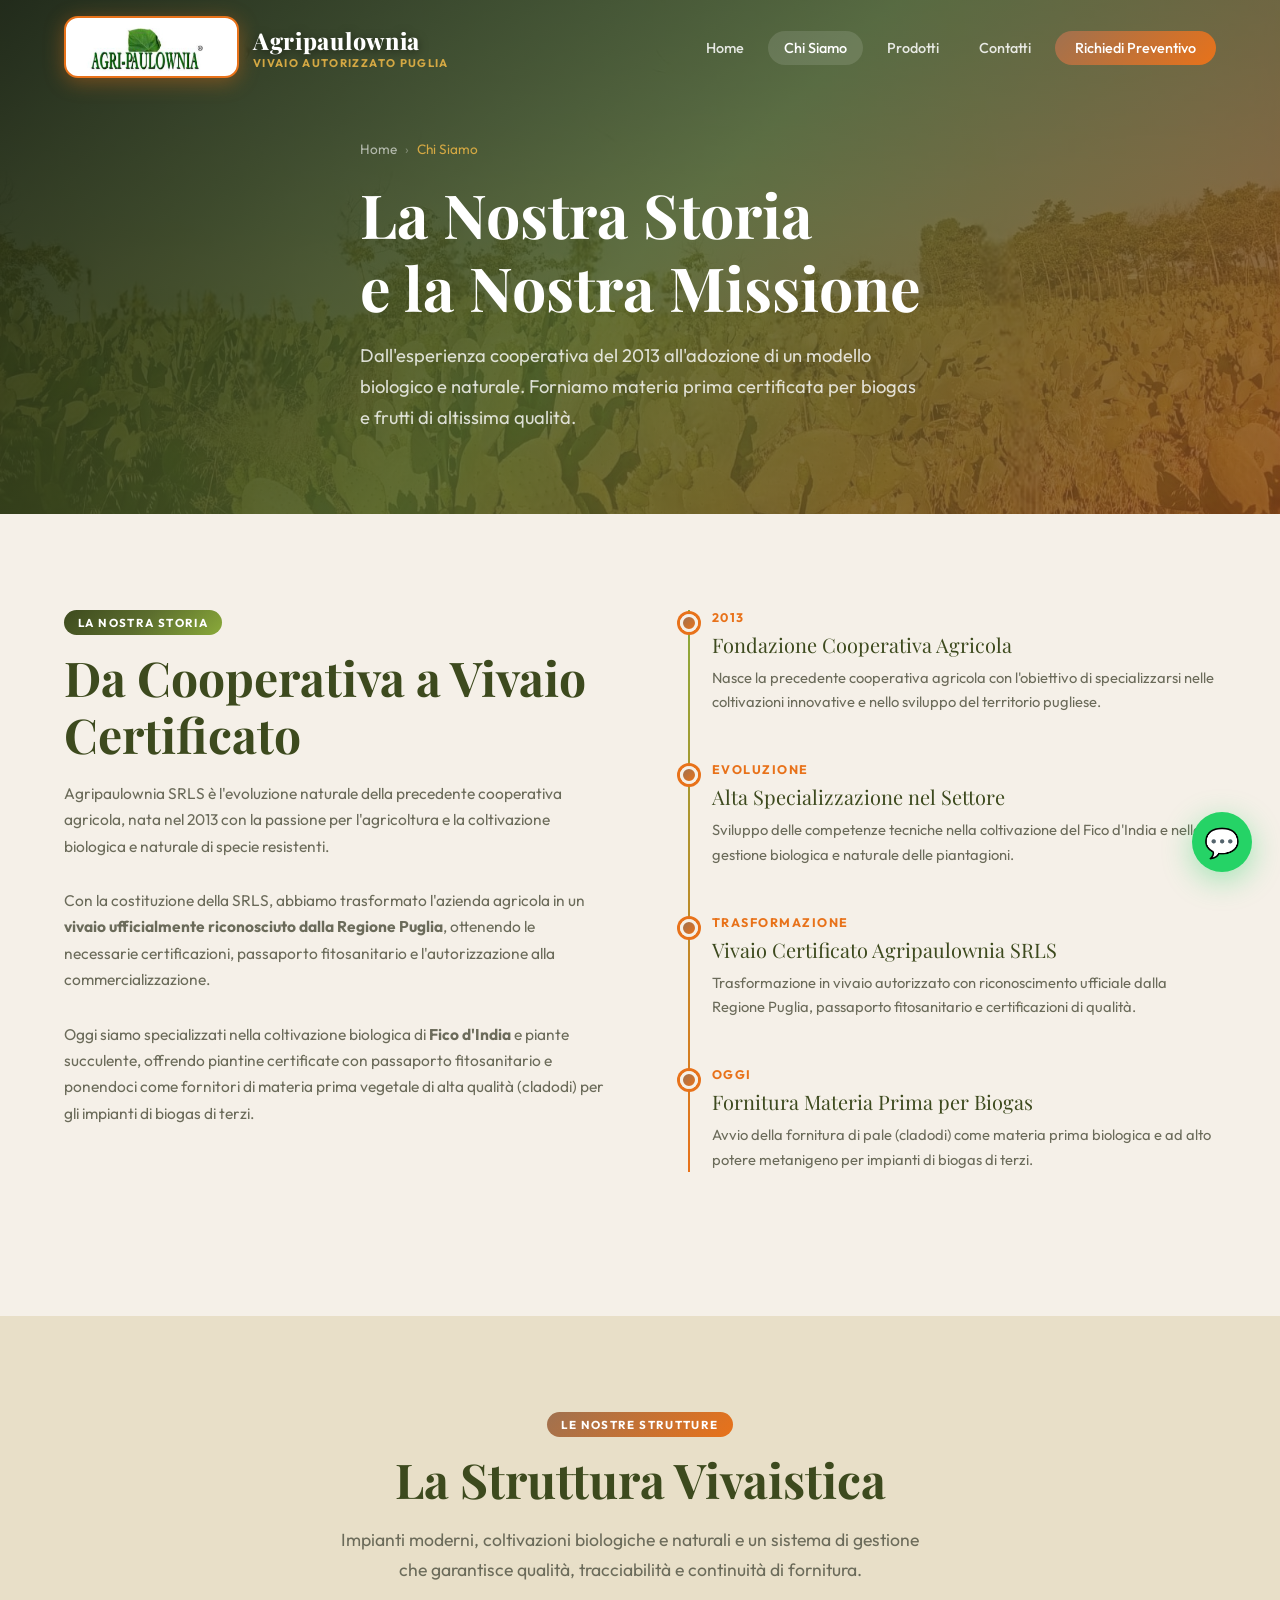
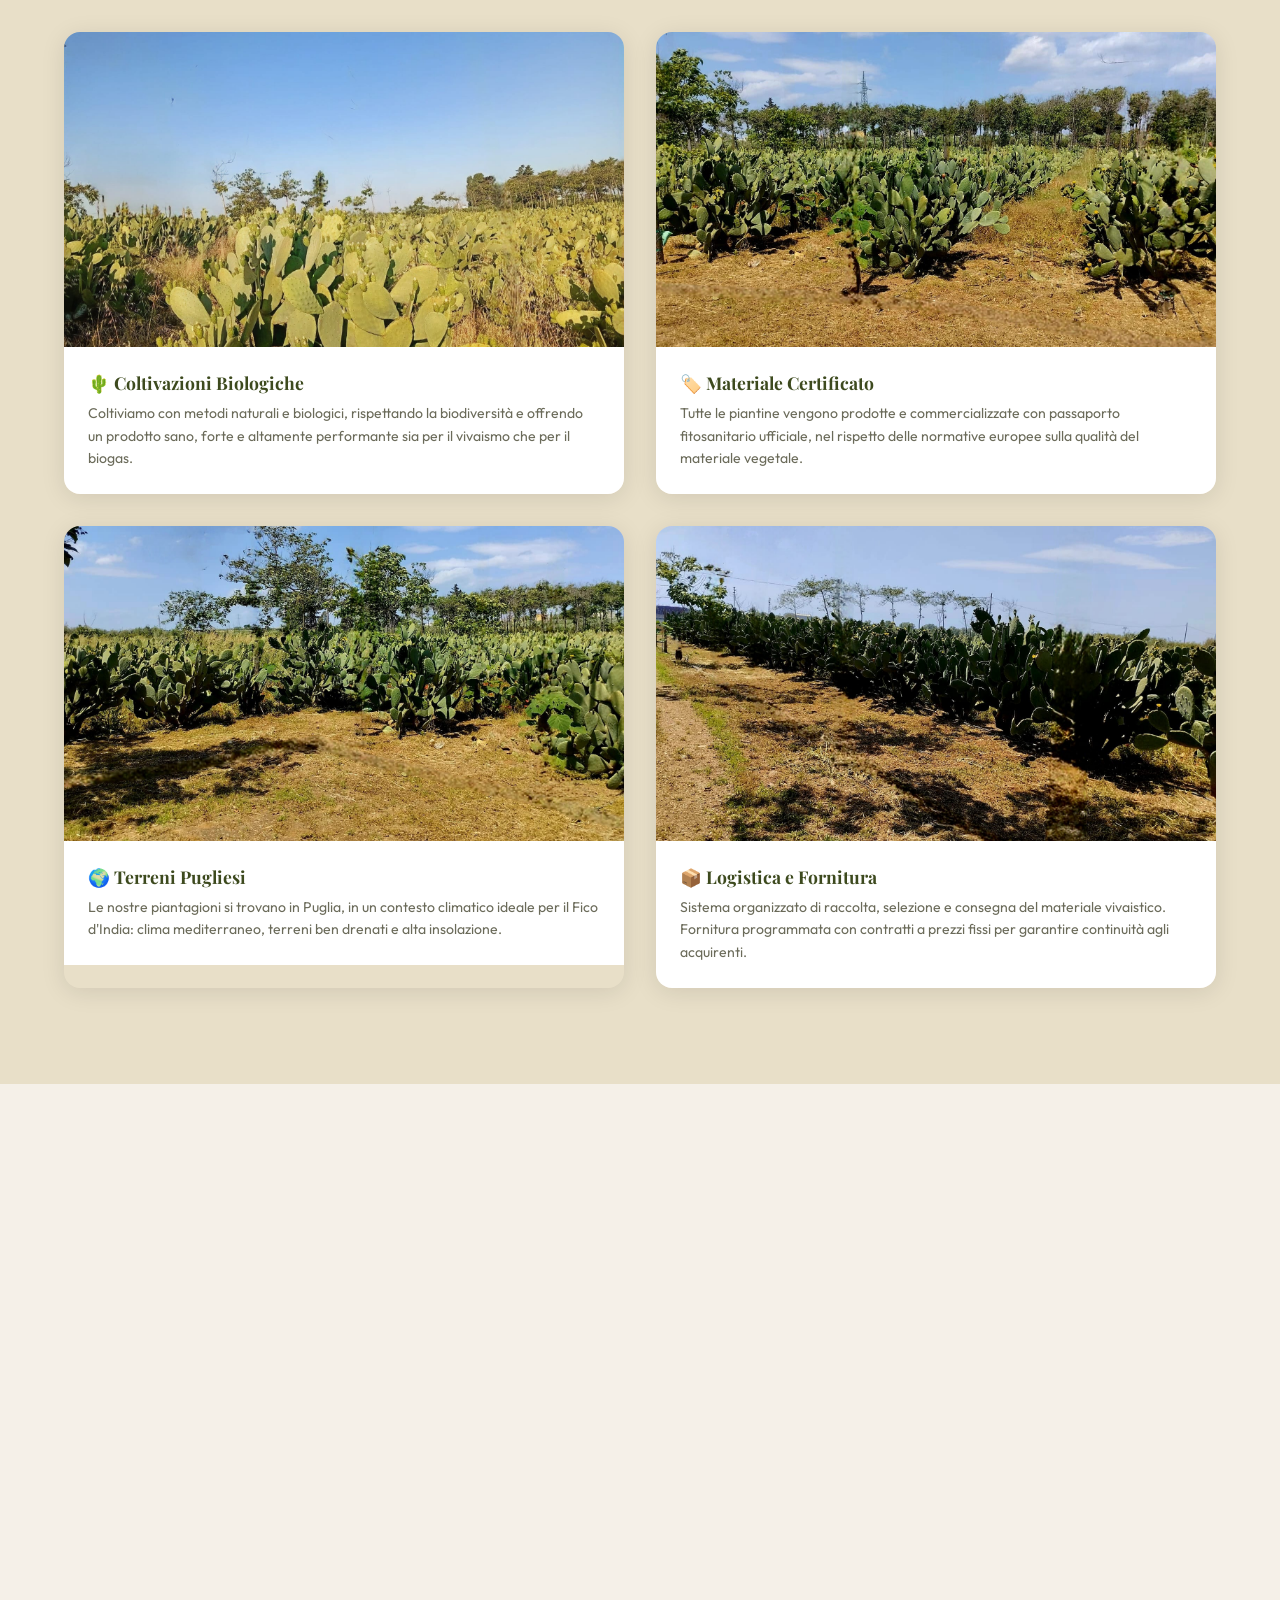
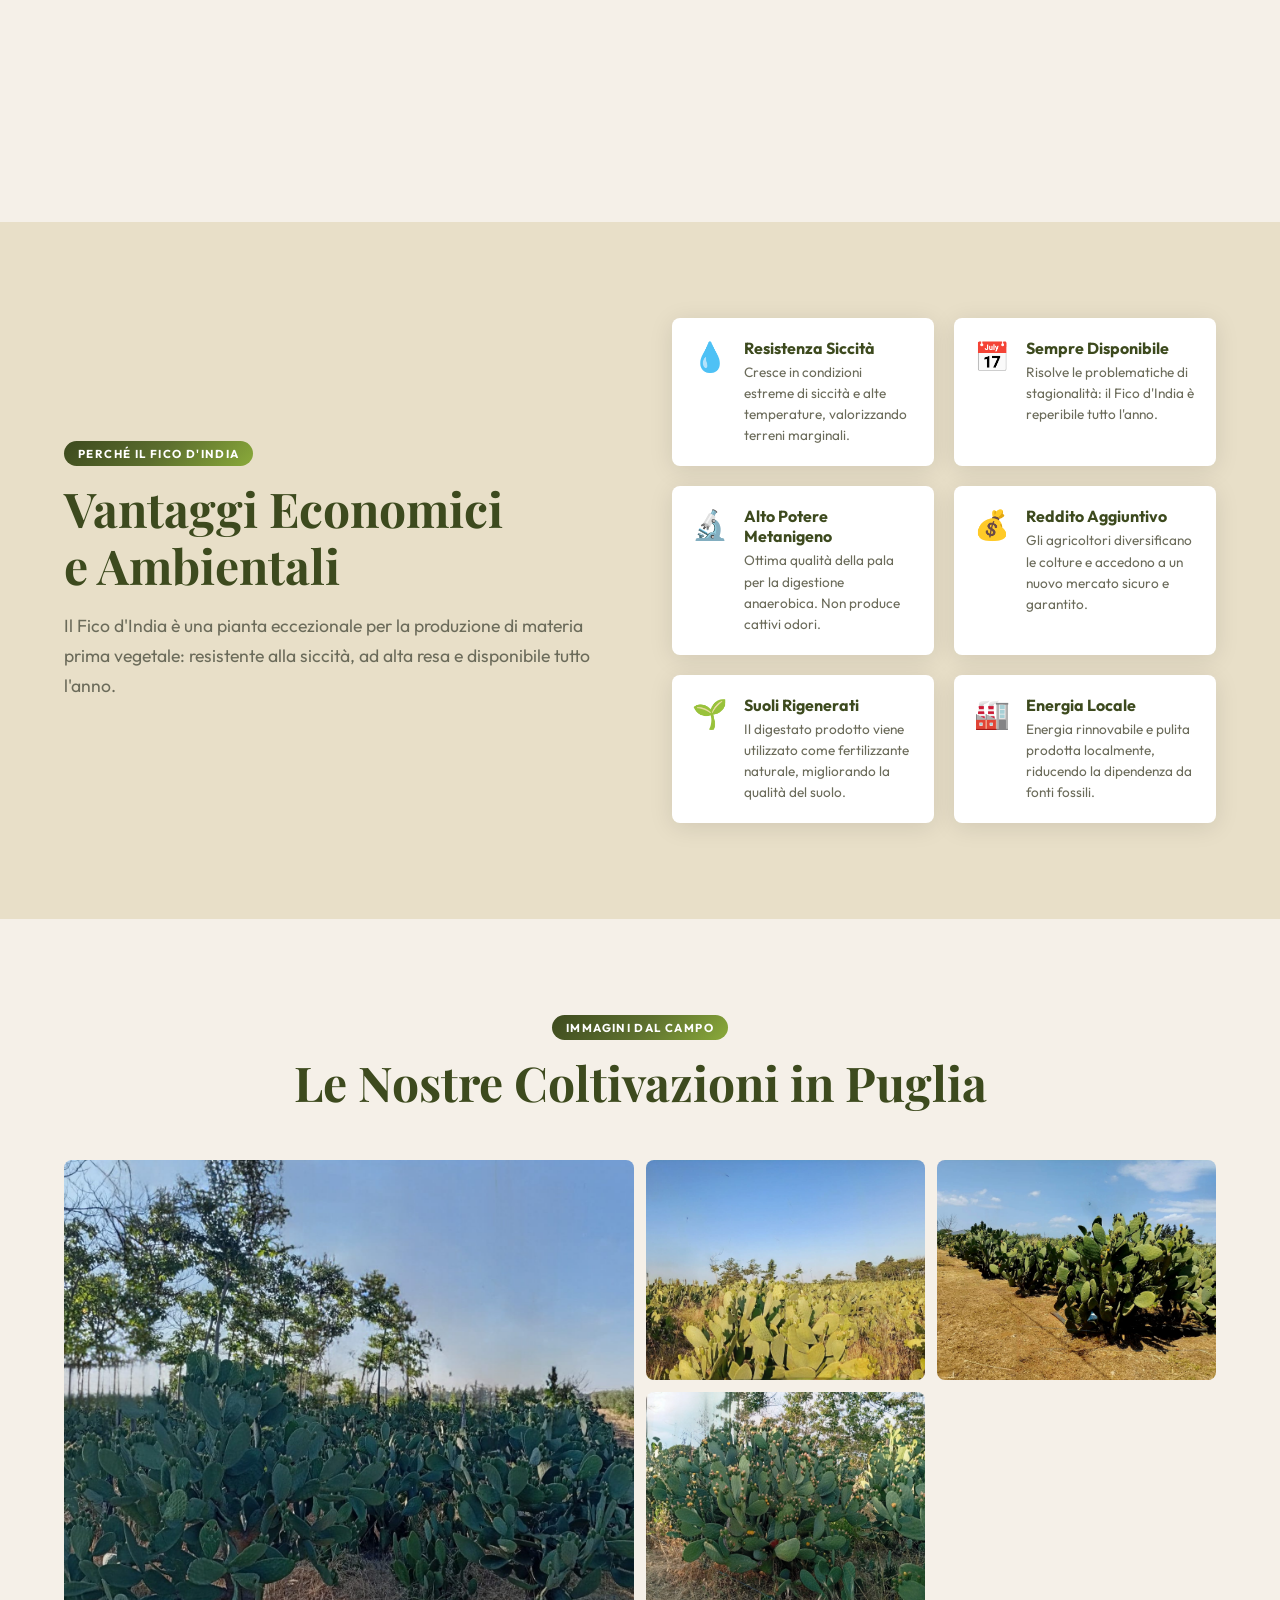
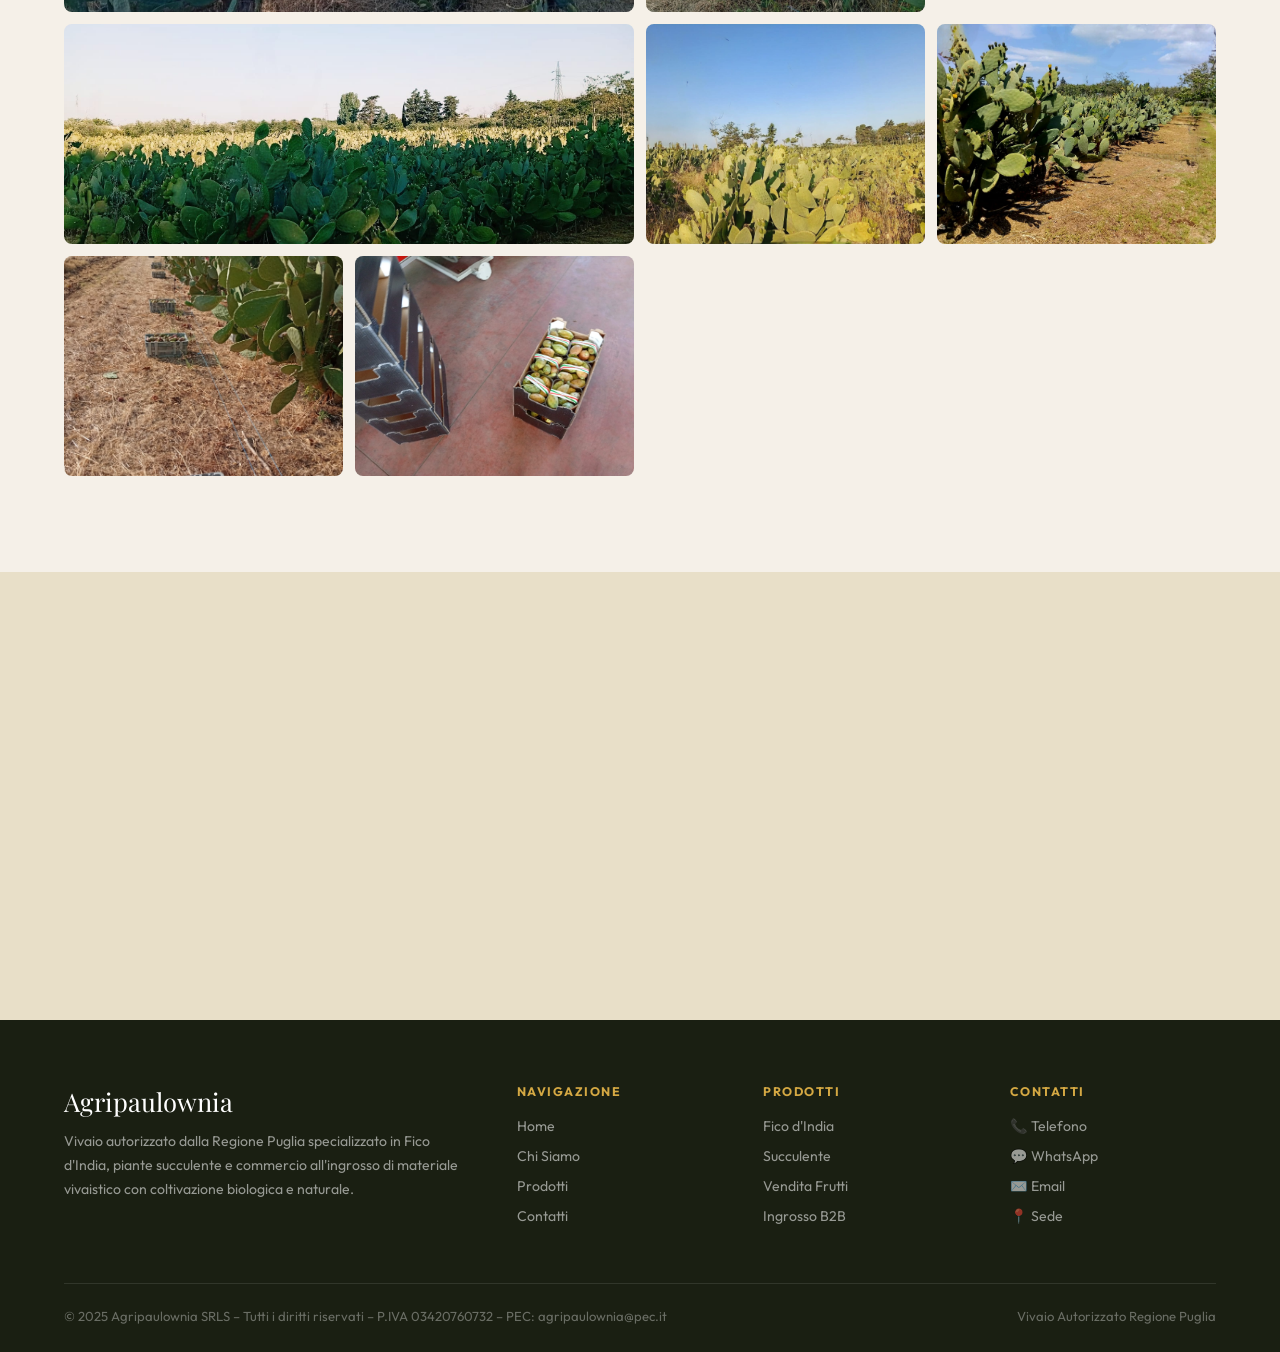
==== commit ce92d399: "Update site with new files from Documents/agripaulownia and preserve CNAME + FormSubmit configuratio" ====
--- a/chi-siamo.html
+++ b/chi-siamo.html
@@ -3,8 +3,8 @@
 <head>
   <meta charset="UTF-8" />
   <meta name="viewport" content="width=device-width, initial-scale=1.0" />
-  <title>Chi Siamo – Agripolonia | Vivaio Autorizzato Puglia</title>
-  <meta name="description" content="Agripolonia nasce dalla precedente cooperativa agricola (2013). Vivaio autorizzato dalla Regione Puglia con passaporto fitosanitario, specializzato in Fico d'India e piante succulente con coltivazione biologica e naturale." />
+  <title>Chi Siamo – Agripaulownia | Vivaio Autorizzato Puglia</title>
+  <meta name="description" content="Agripaulownia nasce dalla precedente cooperativa agricola (2013). Vivaio autorizzato dalla Regione Puglia con passaporto fitosanitario, specializzato in Fico d'India e piante succulente con coltivazione biologica e naturale." />
   <link rel="stylesheet" href="style.css" />
   <style>
     /* ── Timeline ── */
@@ -174,9 +174,9 @@
 <nav class="navbar scrolled" id="navbar">
   <div class="container">
     <a href="index.html" class="nav-logo">
-      <img src="images/WhatsApp_Image_2026-07-15_at_09.53.42.jpeg" alt="Agripolonia Logo" />
+      <img src="images/WhatsApp_Image_2026-09-08_at_15.44.19.jpeg" alt="Agripaulownia Logo" />
       <div class="nav-logo-text">
-        <span class="name">Agripolonia</span>
+        <span class="name">Agripaulownia</span>
         <span class="tagline">Vivaio Autorizzato Puglia</span>
       </div>
     </a>
@@ -218,7 +218,7 @@
         <span class="tag tag-green">La Nostra Storia</span>
         <h2 class="section-title">Da Cooperativa a Vivaio Certificato</h2>
         <p style="color:var(--text-muted); line-height:1.7; margin-bottom:28px; font-size:0.97rem;">
-          Agripolonia SRLS è l'evoluzione naturale della precedente cooperativa agricola, nata nel 2013
+          Agripaulownia SRLS è l'evoluzione naturale della precedente cooperativa agricola, nata nel 2013
           con la passione per l'agricoltura e la coltivazione biologica e naturale di specie resistenti.
         </p>
         <p style="color:var(--text-muted); line-height:1.7; margin-bottom:28px; font-size:0.97rem;">
@@ -249,7 +249,7 @@
           <div class="timeline-item">
             <div class="timeline-dot"></div>
             <div class="timeline-year">Trasformazione</div>
-            <div class="timeline-title">Vivaio Certificato Agripolonia SRLS</div>
+            <div class="timeline-title">Vivaio Certificato Agripaulownia SRLS</div>
             <p class="timeline-text">Trasformazione in vivaio autorizzato con riconoscimento ufficiale dalla Regione Puglia, passaporto fitosanitario e certificazioni di qualità.</p>
           </div>
           <div class="timeline-item">
@@ -340,7 +340,7 @@
         <span class="step-icon">⚡</span>
         <div class="step-num">3</div>
         <div class="step-title">Conversione Energetica</div>
-        <p class="step-text">Gli impianti di biogas di terzi convertono la biomassa fornita da Agripolonia in energia rinnovabile, calore e biometano.</p>
+        <p class="step-text">Gli impianti di biogas di terzi convertono la biomassa fornita da Agripaulownia in energia rinnovabile, calore e biometano.</p>
       </div>
       <div class="circular-step reveal reveal-delay-3">
         <span class="step-icon">♻️</span>
@@ -477,7 +477,7 @@
   <div class="container">
     <div class="footer-grid">
       <div class="footer-brand">
-        <div class="name">Agripolonia</div>
+        <div class="name">Agripaulownia</div>
         <p>Vivaio autorizzato dalla Regione Puglia specializzato in Fico d'India, piante succulente e commercio all'ingrosso di materiale vivaistico con coltivazione biologica e naturale.</p>
       </div>
       <div class="footer-col">
@@ -509,7 +509,7 @@
       </div>
     </div>
     <div class="footer-bottom">
-      <span>© 2025 Agripolonia SRLS – Tutti i diritti riservati – P.IVA 03420760732 – PEC: agripaulownia@pec.it</span>
+      <span>© 2025 Agripaulownia SRLS – Tutti i diritti riservati – P.IVA 03420760732 – PEC: agripaulownia@pec.it</span>
       <span>Vivaio Autorizzato Regione Puglia</span>
     </div>
   </div>
--- a/style.css
+++ b/style.css
@@ -1,5 +1,5 @@
 /* ============================================================
-   AGRIPOLONIA – Global Stylesheet
+   AGRIPAULOWNIA – Global Stylesheet
    Palette: Verde oliva, Terra, Arancio/Rosso Fico d'India
    ============================================================ */
 
@@ -156,14 +156,23 @@
 .nav-logo {
   display: flex;
   align-items: center;
-  gap: 12px;
+  gap: 14px;
 }
 .nav-logo img {
-  height: 48px;
-  width: 48px;
-  object-fit: cover;
-  border-radius: 50%;
-  border: 2px solid var(--orange);
+  height: 62px;
+  width: auto;
+  max-width: 200px;
+  object-fit: contain;
+  border-radius: 14px;
+  background: var(--white);
+  padding: 4px 8px;
+  border: 2.5px solid var(--orange);
+  box-shadow: 0 4px 20px rgba(232, 114, 26, 0.4);
+  transition: var(--transition);
+}
+.nav-logo:hover img {
+  transform: scale(1.06);
+  box-shadow: 0 6px 24px rgba(232, 114, 26, 0.55);
 }
 .nav-logo-text {
   display: flex;
@@ -171,16 +180,18 @@
 }
 .nav-logo-text .name {
   font-family: 'Playfair Display', serif;
-  font-size: 1.3rem;
+  font-size: 1.45rem;
+  font-weight: 800;
+  color: var(--white);
+  letter-spacing: 0.03em;
+  text-shadow: 0 2px 10px rgba(0,0,0,0.5);
+}
+.nav-logo-text .tagline {
+  font-size: 0.7rem;
+  color: var(--gold);
+  letter-spacing: 0.12em;
+  text-transform: uppercase;
   font-weight: 700;
-  color: var(--white);
-  letter-spacing: 0.02em;
-}
-.nav-logo-text .tagline {
-  font-size: 0.65rem;
-  color: rgba(255,255,255,0.6);
-  letter-spacing: 0.1em;
-  text-transform: uppercase;
 }
 .nav-links {
   display: flex;
@@ -709,6 +720,8 @@
 }
 
 @media (max-width: 480px) {
+  .nav-logo img { height: 50px; padding: 3px 6px; }
+  .nav-logo-text .name { font-size: 1.2rem; }
   .gallery-grid { grid-template-columns: 1fr; }
   .stats-grid { grid-template-columns: 1fr; }
   .btn { padding: 12px 22px; font-size: 0.9rem; }
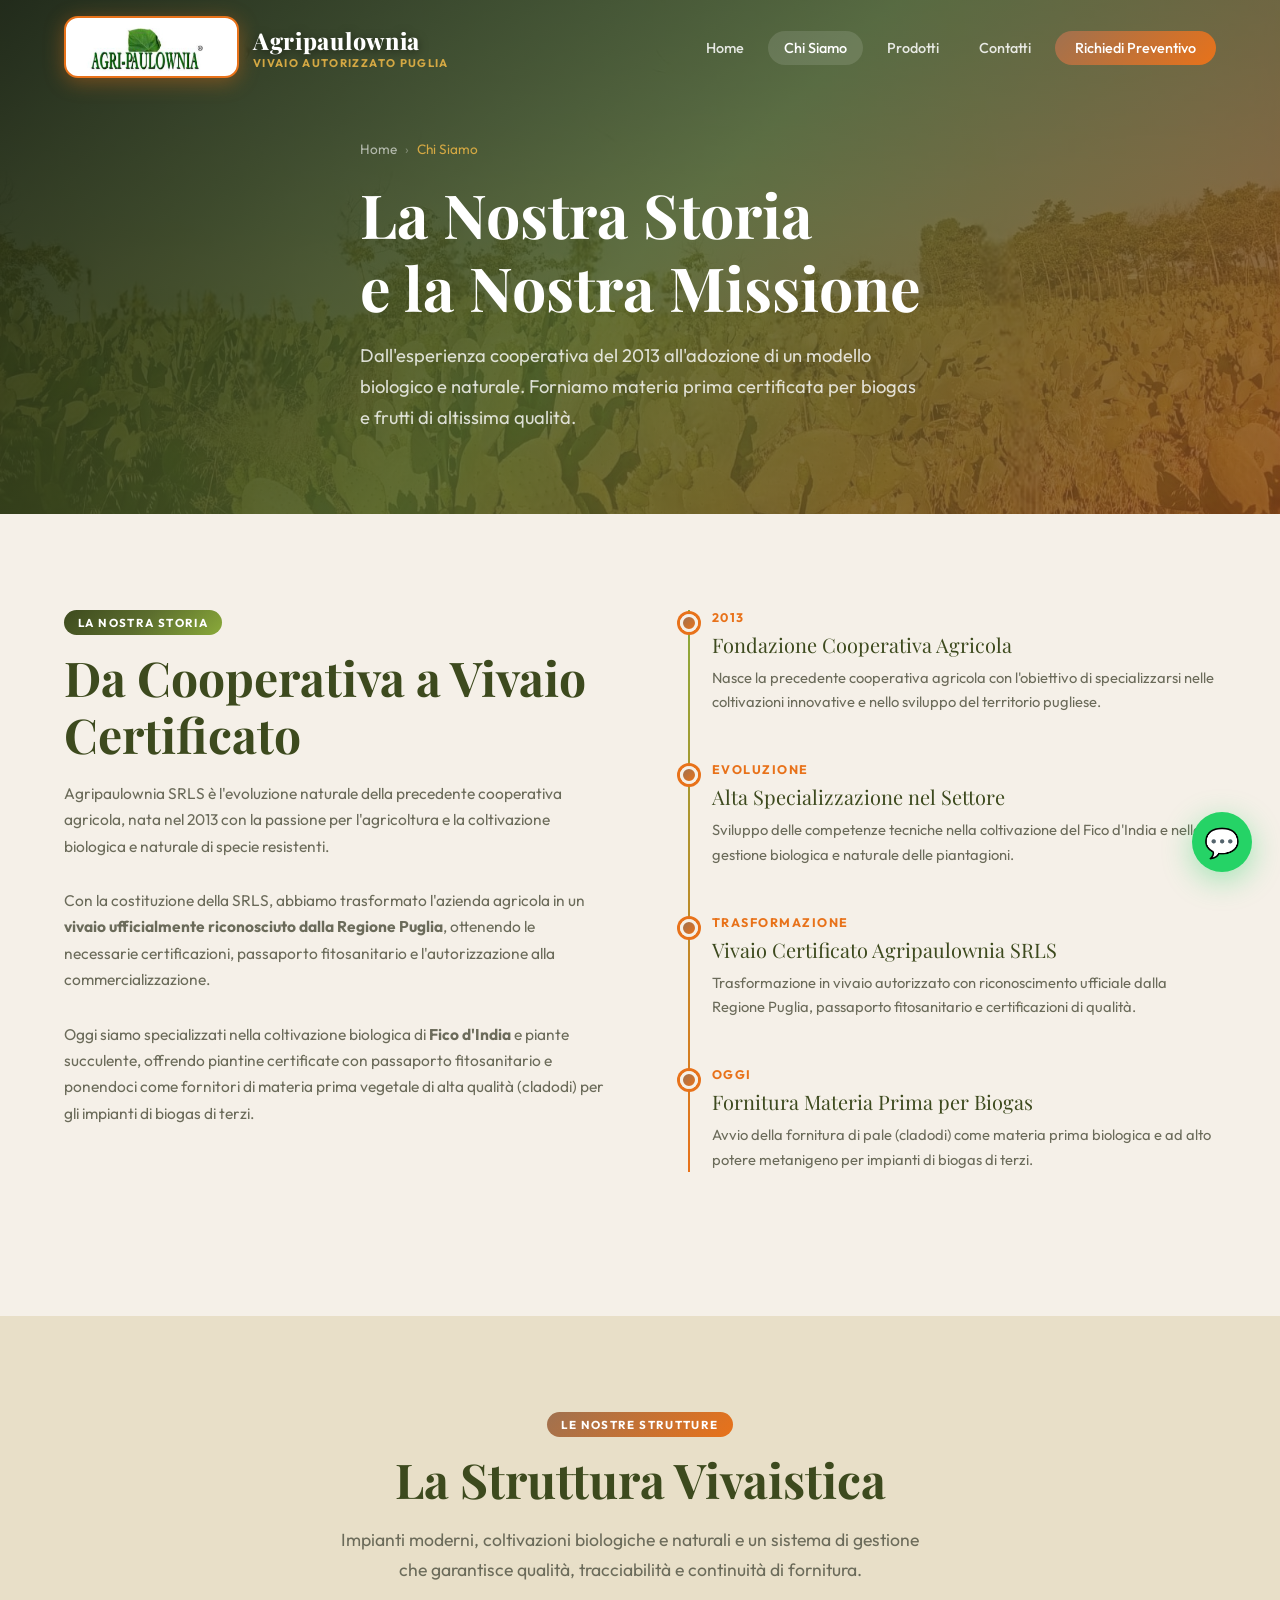
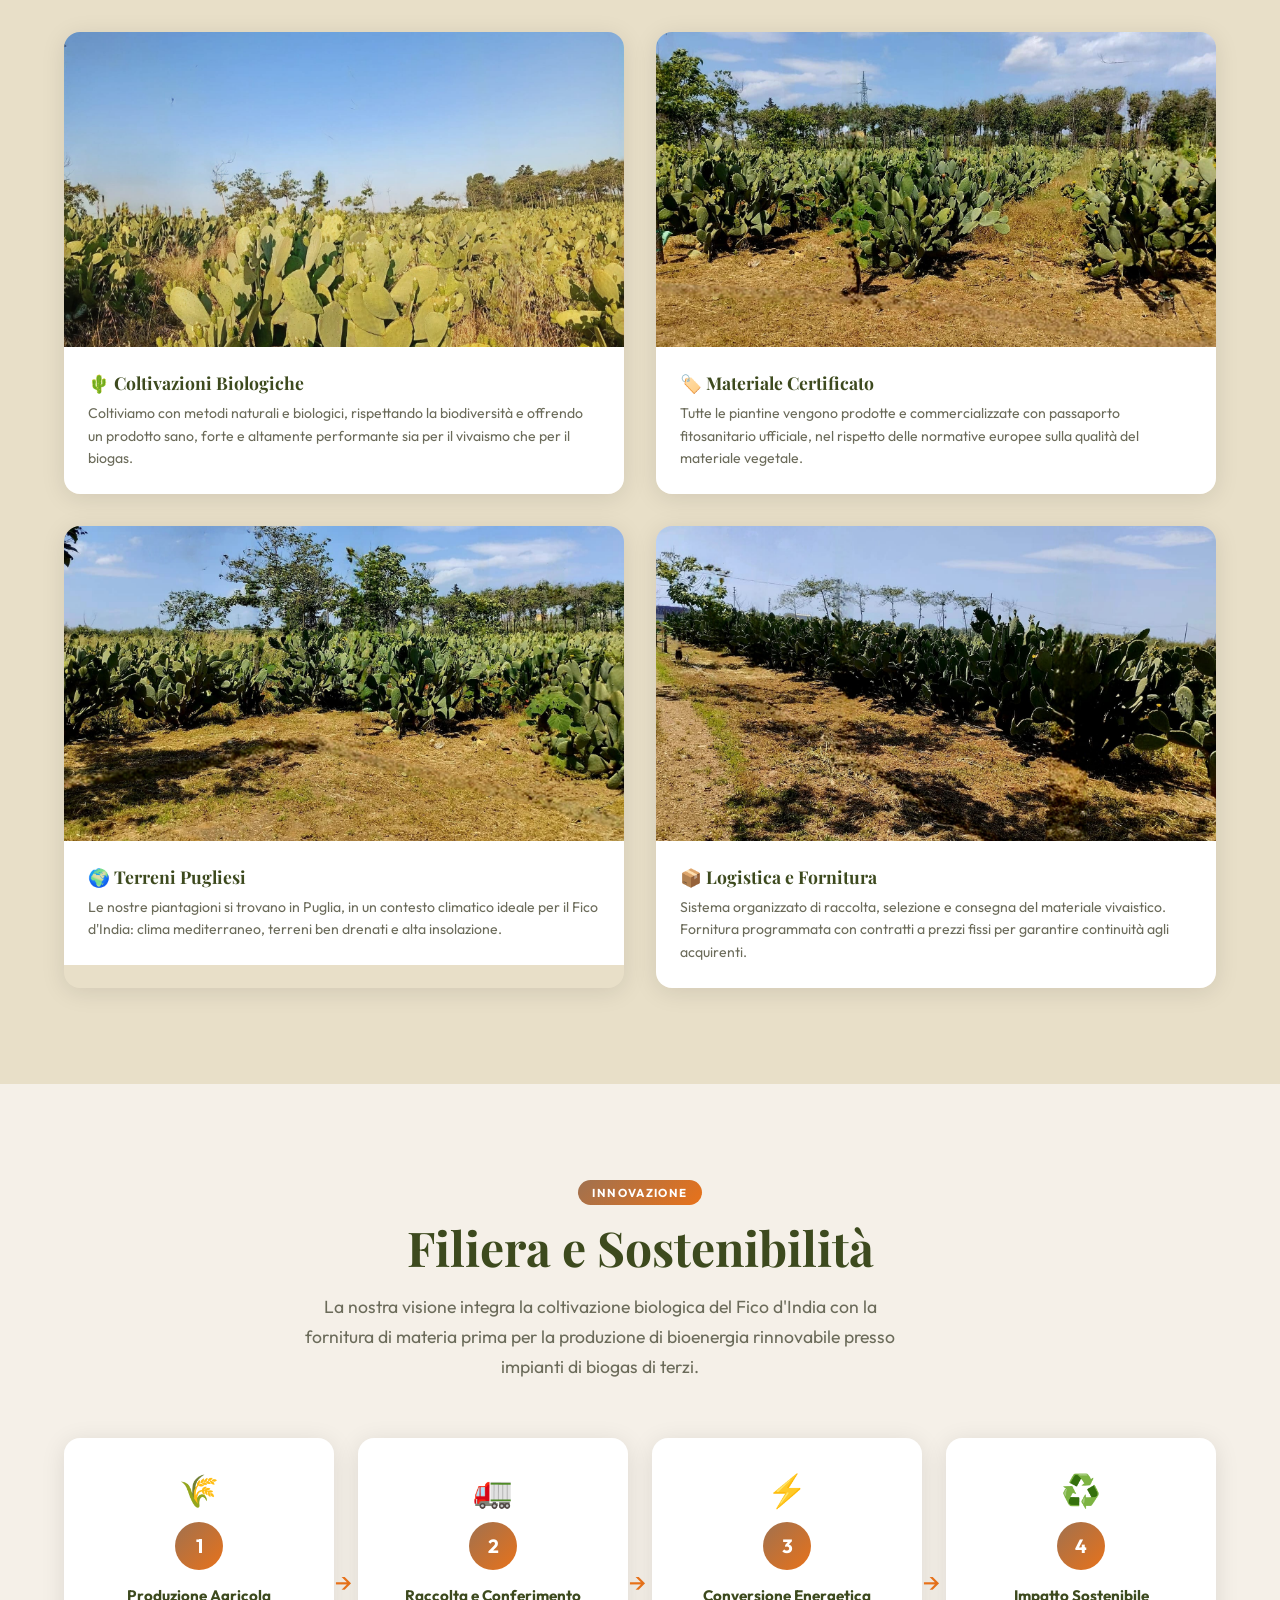
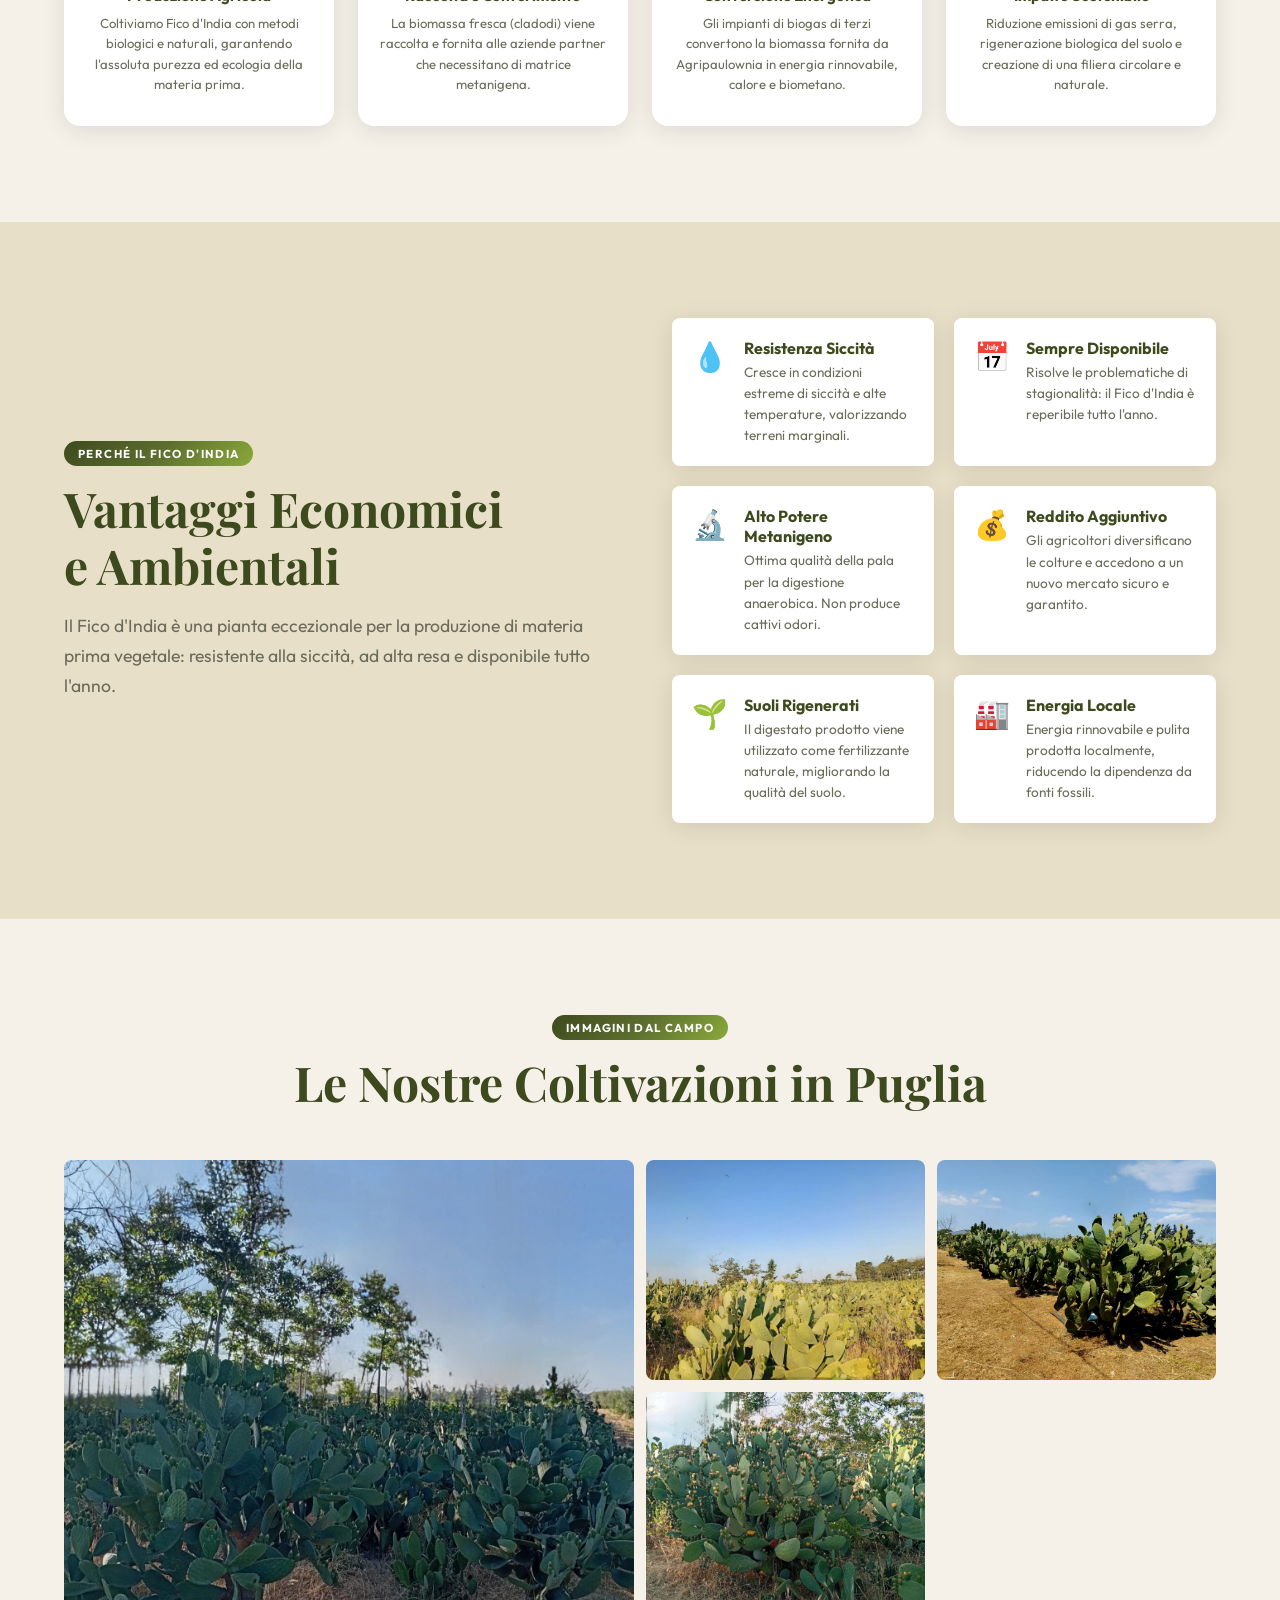
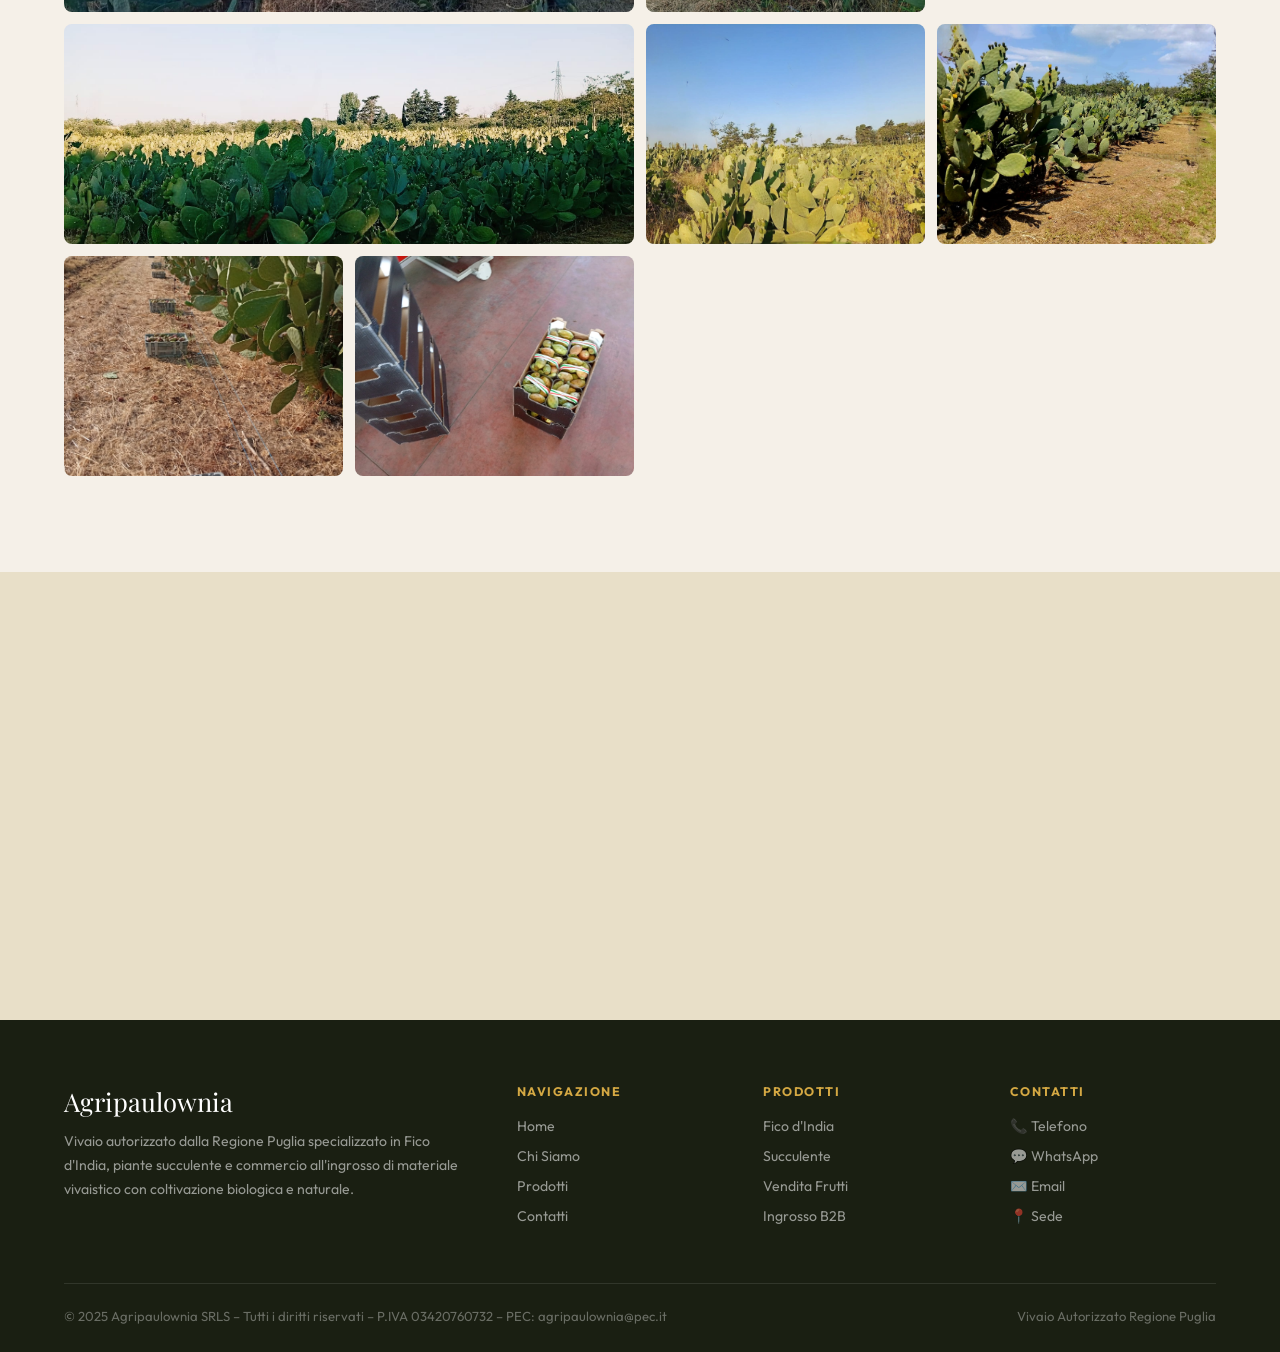
==== commit 3da21b81: "Add favicon (32x32) and apple-touch-icon (180x180) from logo to all pages" ====
--- a/chi-siamo.html
+++ b/chi-siamo.html
@@ -5,7 +5,8 @@
   <meta name="viewport" content="width=device-width, initial-scale=1.0" />
   <title>Chi Siamo – Agripaulownia | Vivaio Autorizzato Puglia</title>
   <meta name="description" content="Agripaulownia nasce dalla precedente cooperativa agricola (2013). Vivaio autorizzato dalla Regione Puglia con passaporto fitosanitario, specializzato in Fico d'India e piante succulente con coltivazione biologica e naturale." />
-  <link rel="stylesheet" href="style.css" />
+    <link rel="icon" type="image/png" sizes="32x32" href="images/favicon.png" />
+  <link rel="apple-touch-icon" sizes="180x180" href="images/favicon-180.png" /><link rel="stylesheet" href="style.css" />
   <style>
     /* ── Timeline ── */
     .timeline { position: relative; padding-left: 40px; }
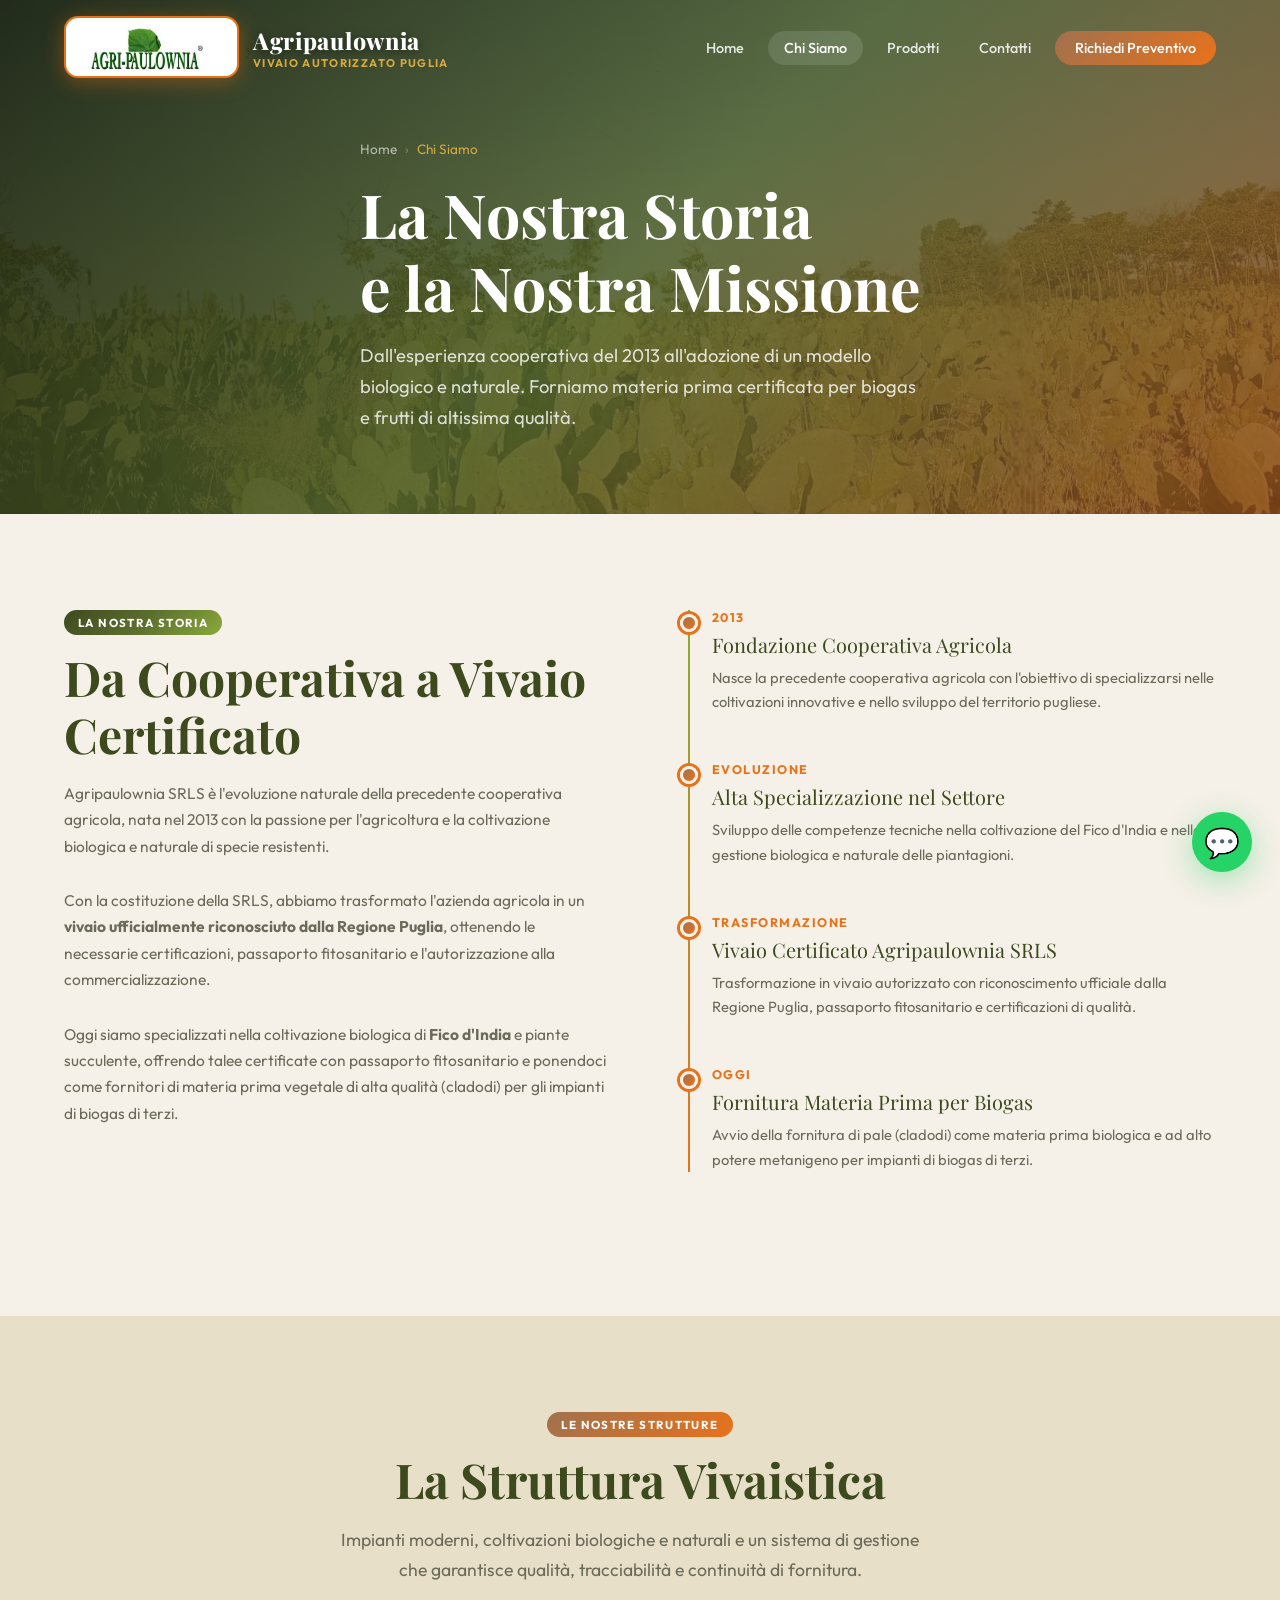
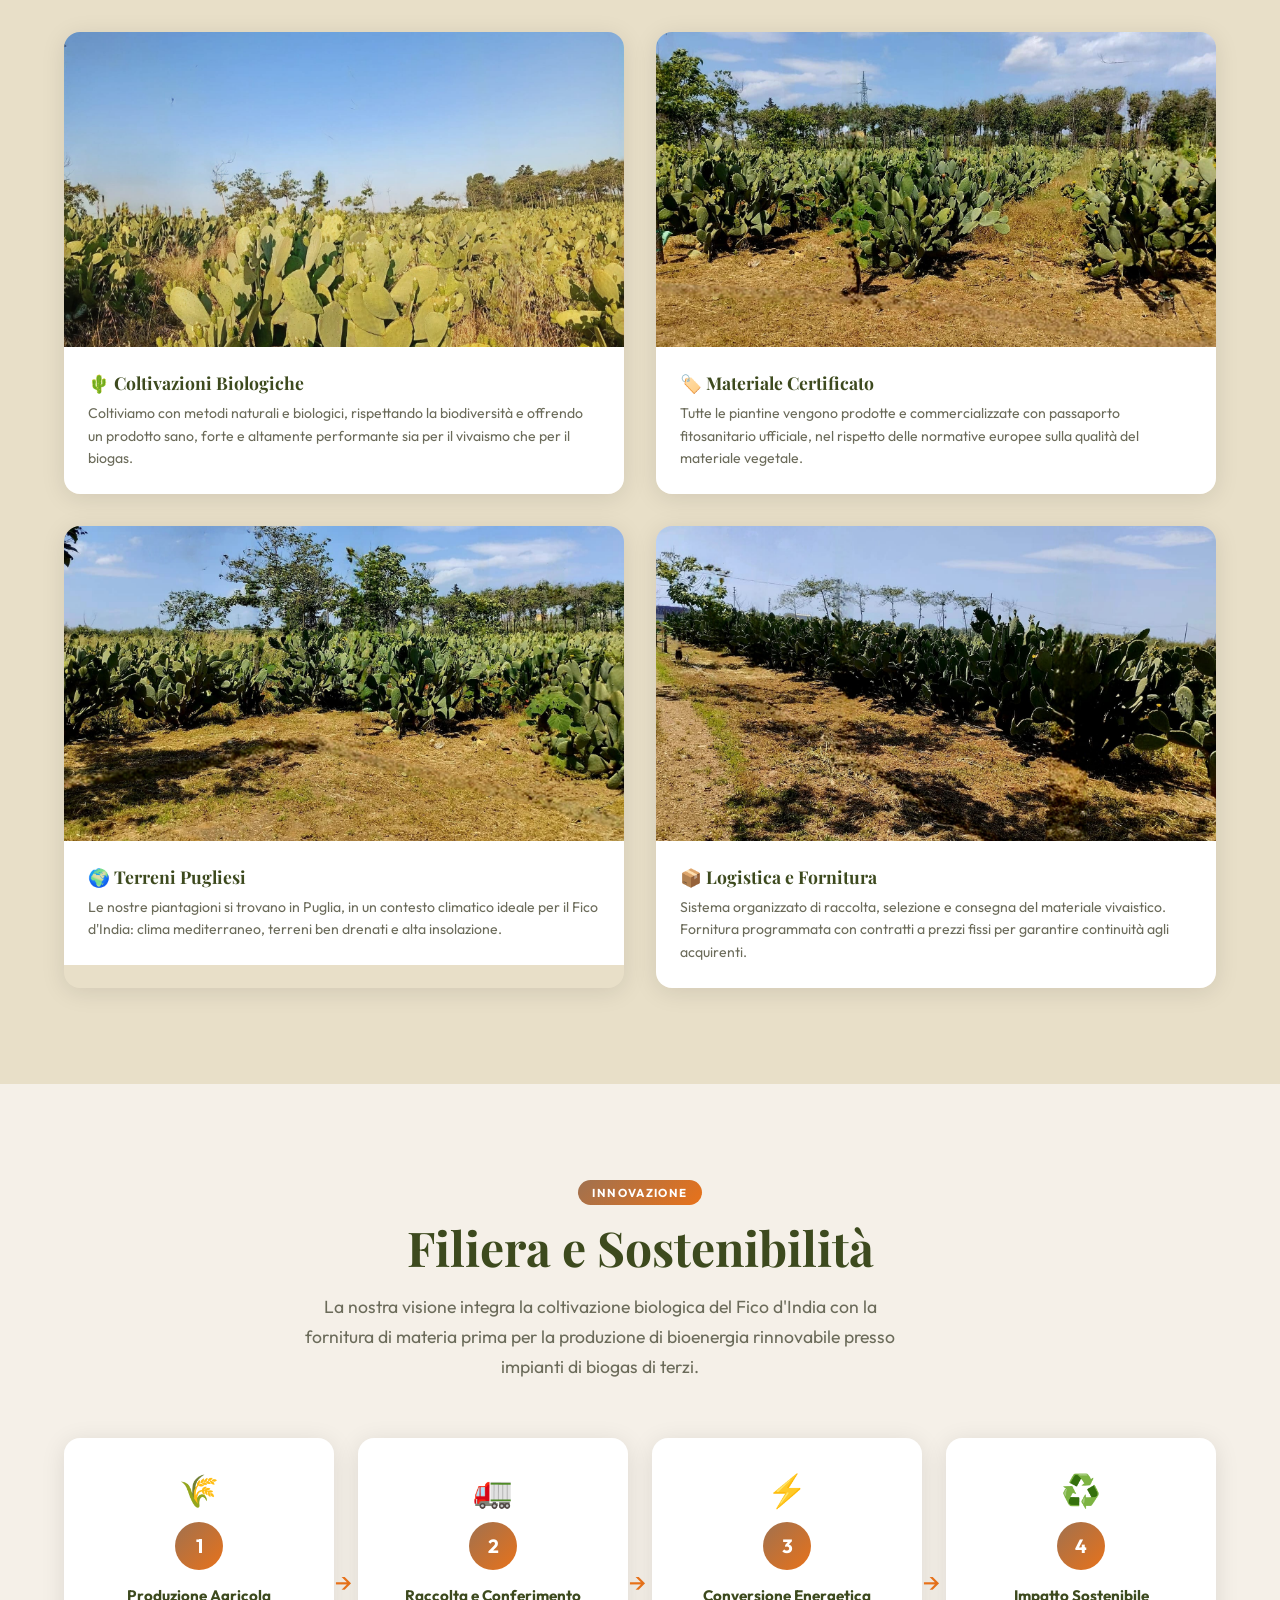
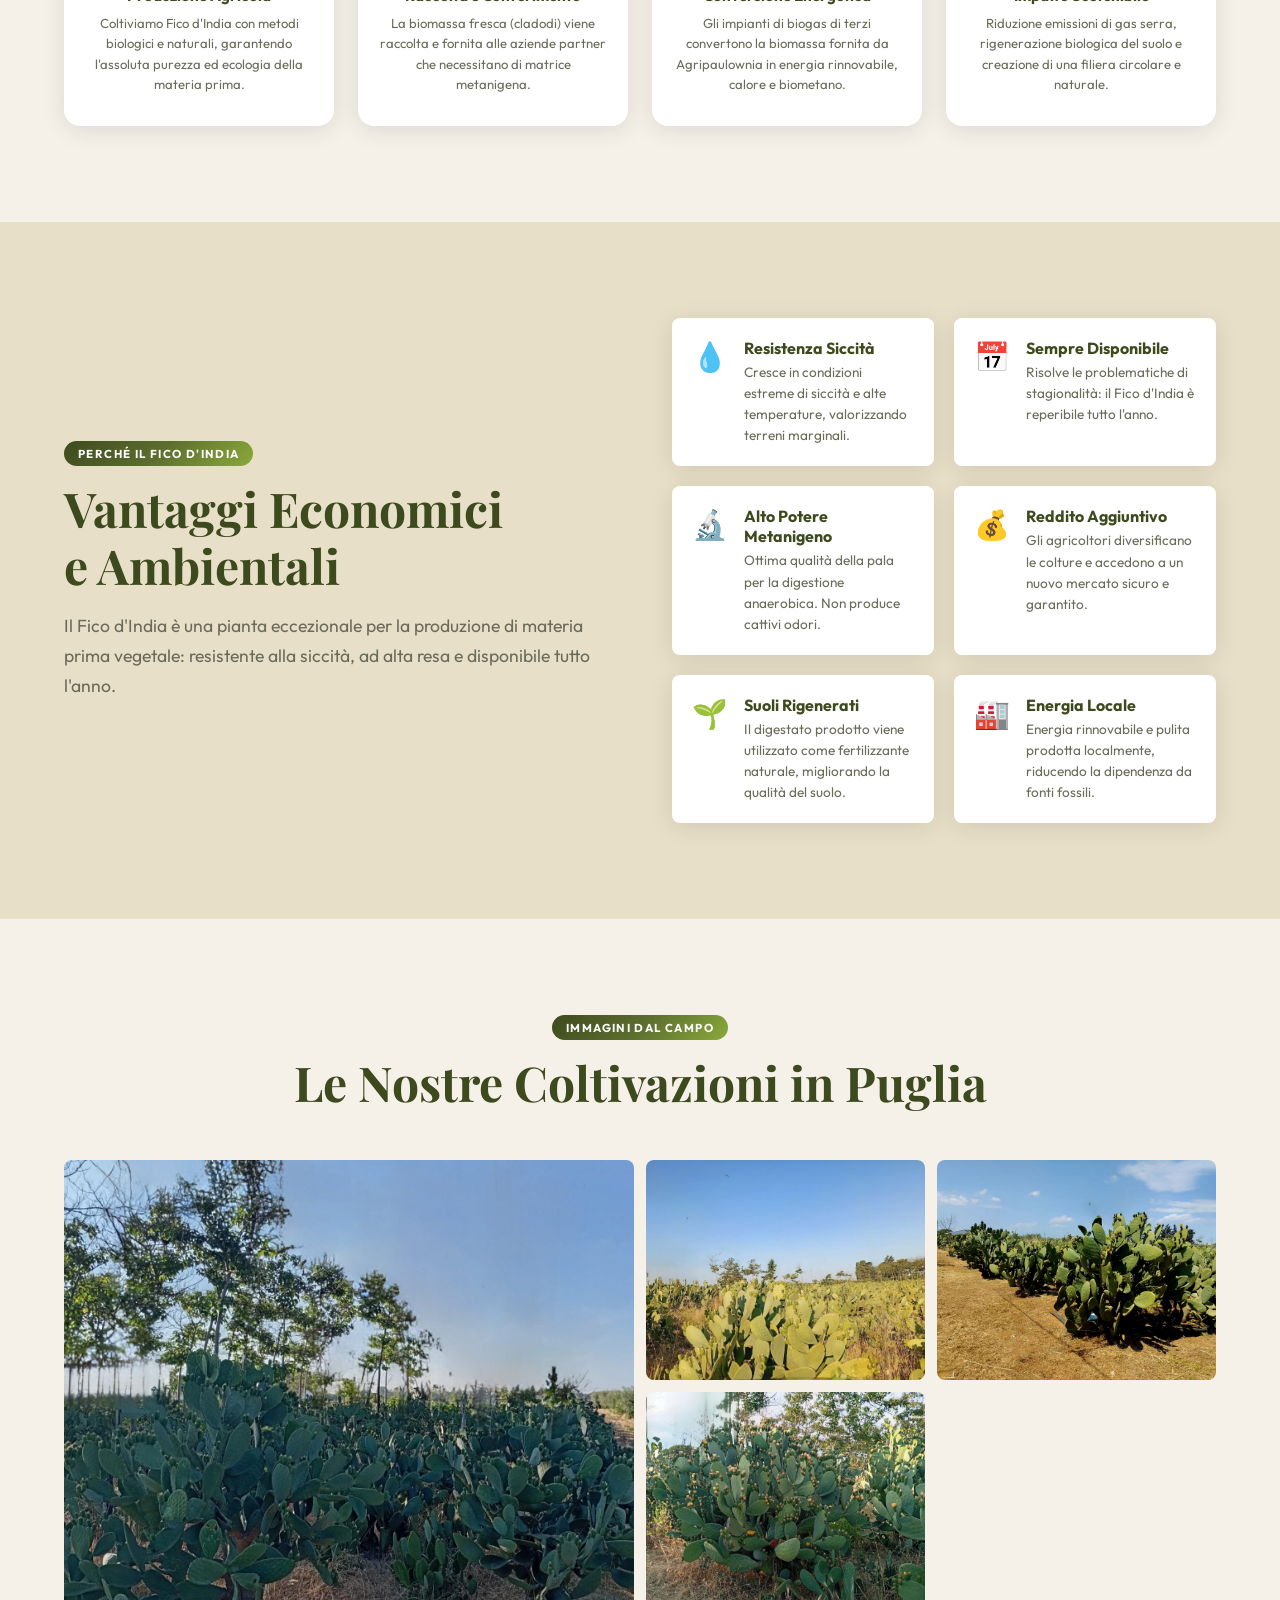
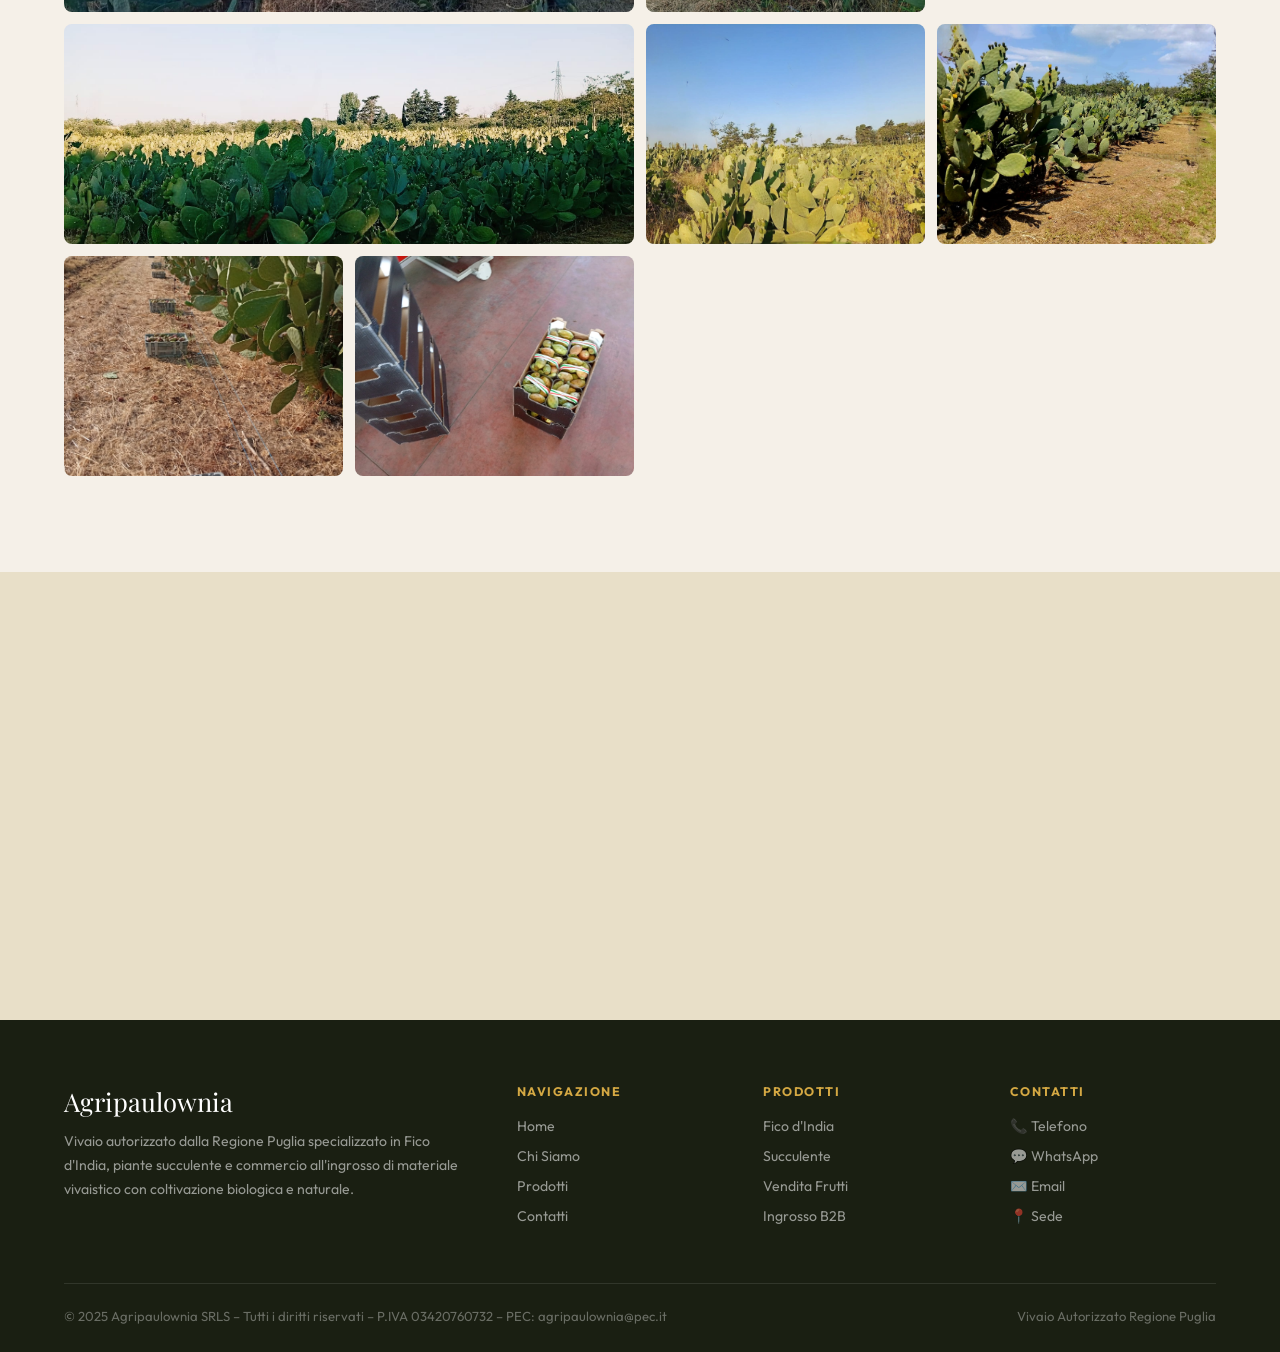
==== commit 8210dc11: "chi-siamo.html" ====
--- a/chi-siamo.html
+++ b/chi-siamo.html
@@ -229,7 +229,7 @@
         </p>
         <p style="color:var(--text-muted); line-height:1.7; font-size:0.97rem;">
           Oggi siamo specializzati nella coltivazione biologica di <strong>Fico d'India</strong> e piante succulente, 
-          offrendo piantine certificate con passaporto fitosanitario e ponendoci come fornitori di materia prima vegetale di alta qualità (cladodi) per gli impianti di biogas di terzi.
+          offrendo talee certificate con passaporto fitosanitario e ponendoci come fornitori di materia prima vegetale di alta qualità (cladodi) per gli impianti di biogas di terzi.
         </p>
       </div>
 
